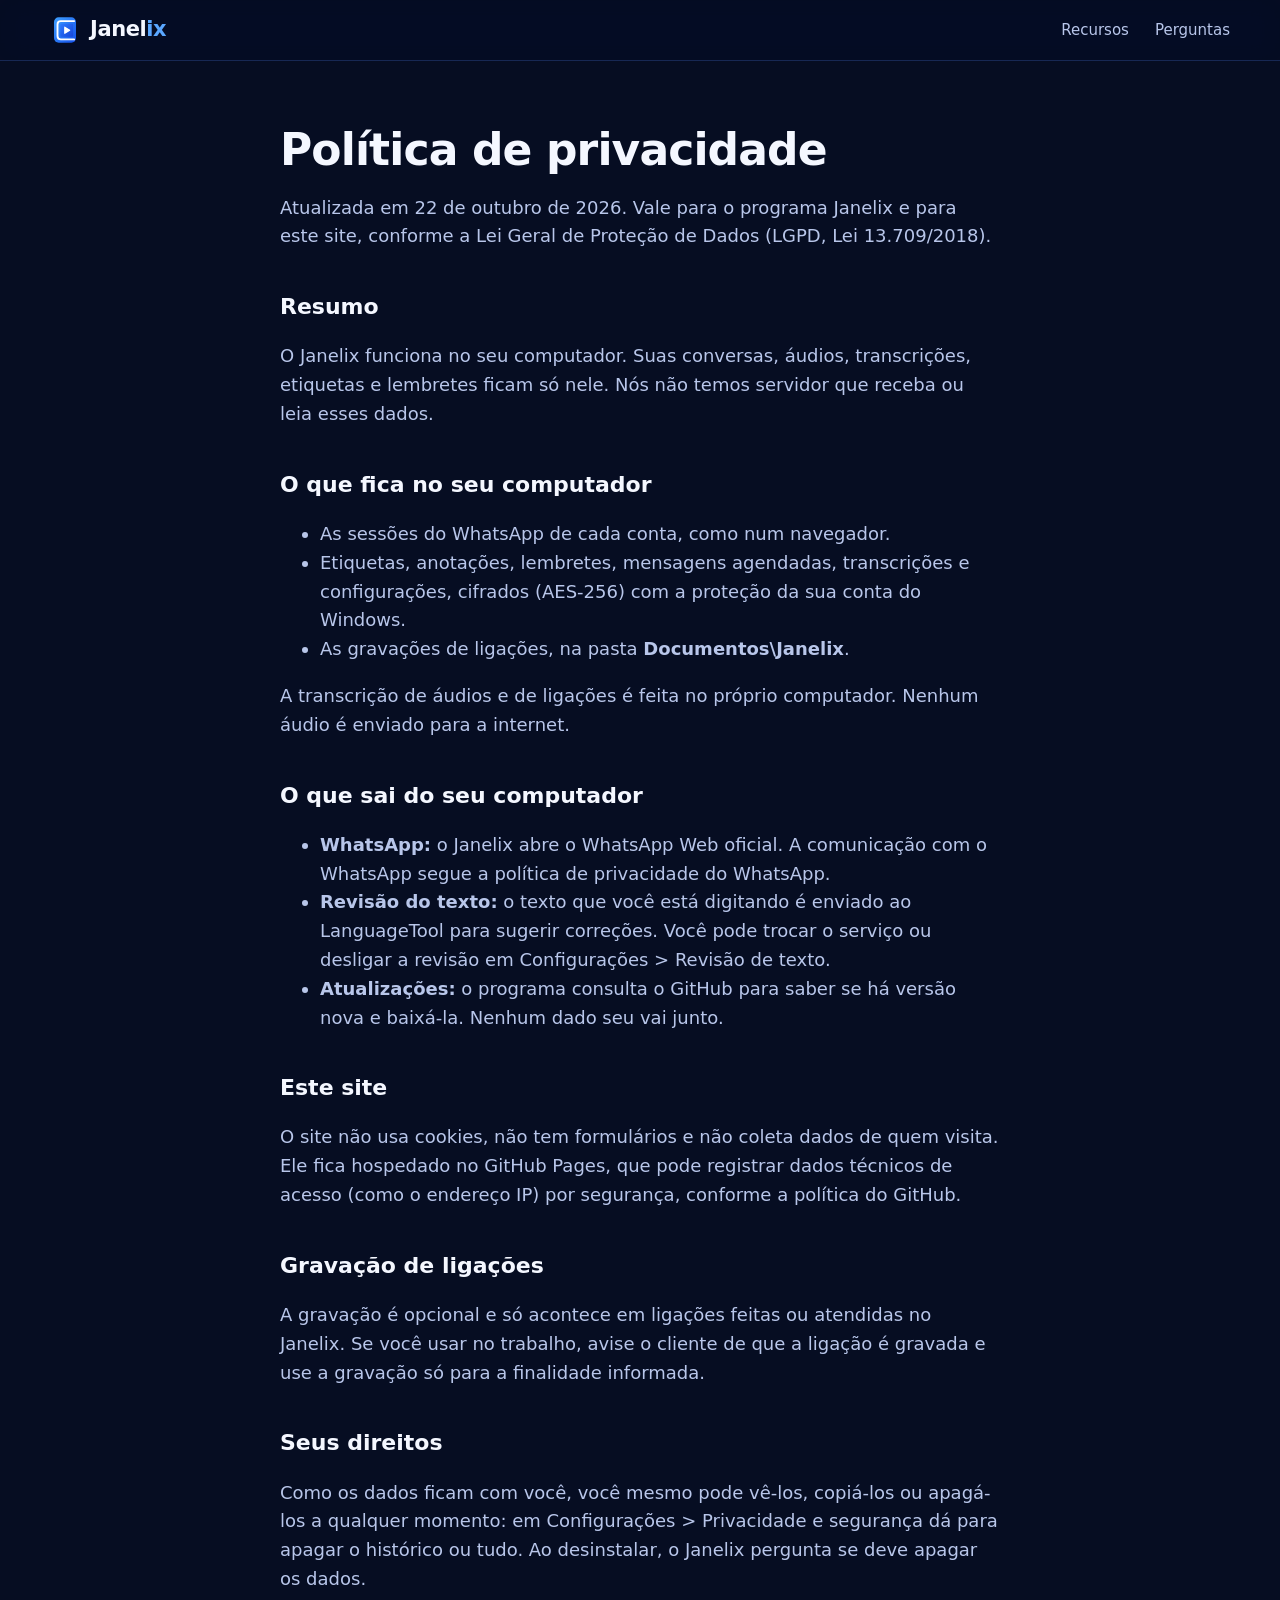
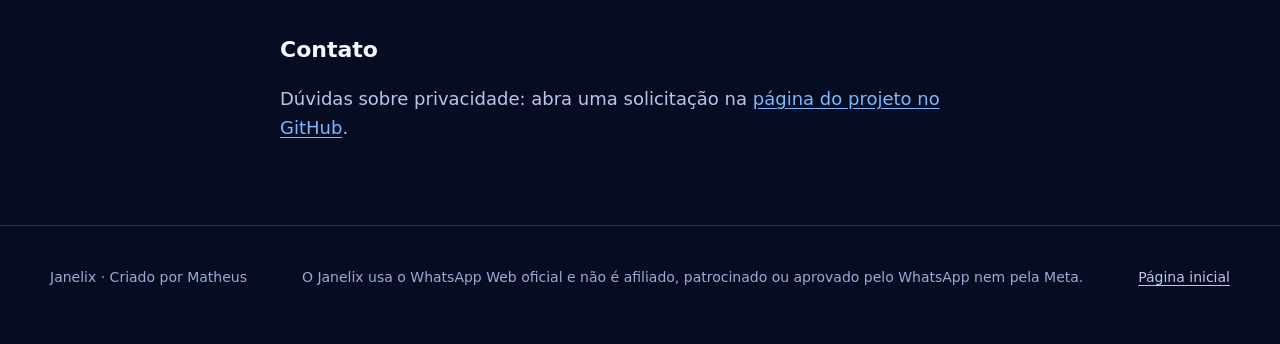
==== privacidade.html @ 243826c4 "Site do Janelix" ====
<!doctype html>
<html lang="pt-BR">
  <head>
    <meta charset="utf-8" />
    <meta name="viewport" content="width=device-width, initial-scale=1" />
    <title>Política de privacidade · Janelix</title>
    <meta name="description" content="Como o Janelix trata os seus dados: conversas, áudios e transcrições ficam só no seu computador." />
    <link rel="canonical" href="https://janelix-app.github.io/privacidade.html" />
    <meta name="theme-color" content="#0a1430" />
    <link rel="icon" type="image/png" href="assets/favicon.png" />
    <link rel="stylesheet" href="estilo.css" />
  </head>
  <body>
    <header class="top">
      <div class="wrap">
        <a class="marca" href="./" aria-label="Janelix, página inicial"><img src="assets/logo.svg" alt="" width="34" height="34" /><span class="nome">Janel<b>ix</b></span></a>
        <nav aria-label="Seções">
          <a href="./#recursos">Recursos</a>
          <a href="./#perguntas">Perguntas</a>
        </nav>
      </div>
    </header>

    <main class="wrap">
      <article class="texto">
        <h1>Política de privacidade</h1>
        <p>Atualizada em 22 de outubro de 2026. Vale para o programa Janelix e para este site, conforme a Lei Geral de Proteção de Dados (LGPD, Lei 13.709/2018).</p>

        <h2>Resumo</h2>
        <p>O Janelix funciona no seu computador. Suas conversas, áudios, transcrições, etiquetas e lembretes ficam só nele. Nós não temos servidor que receba ou leia esses dados.</p>

        <h2>O que fica no seu computador</h2>
        <ul>
          <li>As sessões do WhatsApp de cada conta, como num navegador.</li>
          <li>Etiquetas, anotações, lembretes, mensagens agendadas, transcrições e configurações, cifrados (AES-256) com a proteção da sua conta do Windows.</li>
          <li>As gravações de ligações, na pasta <strong>Documentos\Janelix</strong>.</li>
        </ul>
        <p>A transcrição de áudios e de ligações é feita no próprio computador. Nenhum áudio é enviado para a internet.</p>

        <h2>O que sai do seu computador</h2>
        <ul>
          <li><strong>WhatsApp:</strong> o Janelix abre o WhatsApp Web oficial. A comunicação com o WhatsApp segue a política de privacidade do WhatsApp.</li>
          <li><strong>Revisão do texto:</strong> o texto que você está digitando é enviado ao LanguageTool para sugerir correções. Você pode trocar o serviço ou desligar a revisão em Configurações &gt; Revisão de texto.</li>
          <li><strong>Atualizações:</strong> o programa consulta o GitHub para saber se há versão nova e baixá-la. Nenhum dado seu vai junto.</li>
        </ul>

        <h2>Este site</h2>
        <p>O site não usa cookies, não tem formulários e não coleta dados de quem visita. Ele fica hospedado no GitHub Pages, que pode registrar dados técnicos de acesso (como o endereço IP) por segurança, conforme a política do GitHub.</p>

        <h2>Gravação de ligações</h2>
        <p>A gravação é opcional e só acontece em ligações feitas ou atendidas no Janelix. Se você usar no trabalho, avise o cliente de que a ligação é gravada e use a gravação só para a finalidade informada.</p>

        <h2>Seus direitos</h2>
        <p>Como os dados ficam com você, você mesmo pode vê-los, copiá-los ou apagá-los a qualquer momento: em Configurações &gt; Privacidade e segurança dá para apagar o histórico ou tudo. Ao desinstalar, o Janelix pergunta se deve apagar os dados.</p>

        <h2>Contato</h2>
        <p>Dúvidas sobre privacidade: abra uma solicitação na <a href="https://github.com/janelix-app/janelix-releases/issues">página do projeto no GitHub</a>.</p>
      </article>
    </main>

    <footer>
      <div class="wrap">
        <span>Janelix · Criado por Matheus</span>
        <span>O Janelix usa o WhatsApp Web oficial e não é afiliado, patrocinado ou aprovado pelo WhatsApp nem pela Meta.</span>
        <a href="./">Página inicial</a>
      </div>
    </footer>
  </body>
</html>
---- estilo.css ----
/* Site do Janelix: o azul da logo com branco, em capítulos grandes.
 * Movimento: o print principal abre como uma janela e se endireita ao rolar; cada capítulo
 * aparece ao entrar na tela; botões ganham um brilho ao passar o mouse. */
@font-face {
  font-family: 'Nunito';
  src: url('assets/Nunito.ttf') format('truetype');
  font-weight: 200 1000;
  font-display: swap;
}

:root {
  --bg: #060d22;
  --bg-2: #0a1430;
  --card: #0f1d40;
  --line: #20356a;
  --text: #f4f7ff;
  --text-2: #b8c6ea;
  --text-3: #9aabd5;
  --destaque: #7cb8ff;
  --azul: #1a5ff0;
  --ease: cubic-bezier(0.16, 1, 0.3, 1);
  --font: 'Nunito', 'Segoe UI', system-ui, -apple-system, sans-serif;
}

* {
  box-sizing: border-box;
}

html {
  scroll-behavior: smooth;
}

body {
  margin: 0;
  background: var(--bg);
  color: var(--text);
  font: 18px/1.6 var(--font);
  -webkit-font-smoothing: antialiased;
  scrollbar-color: #2c4580 var(--bg);
  overflow-x: clip;
}

::selection {
  background: #2f6fe0;
  color: #fff;
}

a {
  color: var(--destaque);
  text-underline-offset: 3px;
}

:focus-visible {
  outline: 3px solid #9cc8ff;
  outline-offset: 3px;
  border-radius: 8px;
}

img {
  max-width: 100%;
  height: auto;
  display: block;
}

figure {
  margin: 0;
}

.wrap {
  width: min(1180px, 100% - 40px);
  margin-inline: auto;
}

.destaque {
  color: var(--destaque);
}

/* ------------------------------------------------------------ topo */
.top {
  position: sticky;
  top: 0;
  z-index: 20;
  background: rgba(6, 13, 34, 0.78);
  backdrop-filter: saturate(160%) blur(14px);
  border-bottom: 1px solid rgba(32, 53, 106, 0.7);
}

.top .wrap {
  display: flex;
  align-items: center;
  gap: 28px;
  height: 60px;
}

.marca {
  display: flex;
  align-items: center;
  gap: 10px;
  color: var(--text);
  text-decoration: none;
  font-weight: 900;
  font-size: 21px;
  letter-spacing: -0.02em;
}

.marca img {
  width: 30px;
  height: 30px;
  transition: transform 0.4s var(--ease);
}

.marca:hover img {
  transform: rotate(-8deg) scale(1.08);
}

.marca .nome {
  white-space: nowrap;
}

.marca b {
  color: #5aa7ff;
  font-weight: 900;
}

.top nav {
  margin-left: auto;
  display: flex;
  gap: 26px;
  font-size: 15px;
}

/* sublinhado que cresce do centro */
.top nav a {
  position: relative;
  color: var(--text-2);
  text-decoration: none;
  padding: 4px 0;
  transition: color 0.2s;
}

.top nav a::after {
  content: '';
  position: absolute;
  left: 0;
  right: 0;
  bottom: -2px;
  height: 2px;
  border-radius: 2px;
  background: var(--destaque);
  transform: scaleX(0);
  transition: transform 0.35s var(--ease);
}

.top nav a:hover {
  color: var(--text);
}

.top nav a:hover::after {
  transform: scaleX(1);
}

/* ------------------------------------------------------------ botões */
.btn {
  position: relative;
  overflow: hidden;
  isolation: isolate;
  display: inline-flex;
  align-items: center;
  justify-content: center;
  gap: 10px;
  min-height: 52px;
  padding: 12px 30px;
  border-radius: 999px;
  font-weight: 800;
  font-size: 18px;
  text-decoration: none;
  border: 1px solid transparent;
  transition:
    transform 0.35s var(--ease),
    box-shadow 0.35s var(--ease),
    background-color 0.2s;
}

/* brilho que atravessa o botão */
.btn::after {
  content: '';
  position: absolute;
  inset: 0;
  z-index: -1;
  background: linear-gradient(110deg, transparent 25%, rgba(255, 255, 255, 0.32) 50%, transparent 75%);
  transform: translateX(-120%);
  transition: transform 0.75s var(--ease);
}

.btn:hover {
  transform: translateY(-2px);
}

.btn:hover::after {
  transform: translateX(120%);
}

.btn:active {
  transform: translateY(0) scale(0.97);
  transition-duration: 0.1s;
}

.btn svg {
  width: 20px;
  height: 20px;
  transition: transform 0.35s var(--ease);
}

.btn:hover svg {
  transform: translateY(2px);
}

.btn-principal {
  background-color: var(--azul);
  background-image: linear-gradient(135deg, #1a5ff0, #1240c8);
  color: #fff;
  box-shadow: 0 10px 24px rgba(0, 0, 0, 0.35);
}

.btn-principal:hover {
  box-shadow: 0 16px 34px rgba(0, 0, 0, 0.45);
}

.btn-sec {
  border-color: var(--line);
  color: var(--text);
}

.btn-sec:hover {
  background-color: var(--card);
}

.btn-mini {
  min-height: 34px;
  padding: 6px 16px;
  font-size: 14px;
  background-color: var(--azul);
  color: #fff;
}

/* ------------------------------------------------------------ abertura */
.hero {
  padding: 96px 0 0;
  text-align: center;
  background: radial-gradient(ellipse 70% 55% at 50% 0%, rgba(62, 150, 255, 0.2), transparent 70%);
}

.hero .logo {
  width: 84px;
  height: 84px;
  margin: 0 auto 26px;
}

.hero h1 {
  margin: 0 auto;
  max-width: 980px;
  font-size: clamp(40px, 7vw, 84px);
  font-weight: 900;
  line-height: 1.04;
  letter-spacing: -0.035em;
  text-wrap: balance;
}

.hero p.lead {
  margin: 26px auto 36px;
  max-width: 640px;
  color: var(--text-2);
  font-size: clamp(18px, 2vw, 22px);
  line-height: 1.5;
  text-wrap: pretty;
}

.acoes {
  display: flex;
  gap: 14px;
  justify-content: center;
  flex-wrap: wrap;
}

.versao {
  margin: 16px 0 0;
  color: var(--text-3);
  font-size: 14px;
}

.palco {
  width: min(1180px, 100% - 40px);
  margin: 72px auto 0;
  perspective: 1600px;
}

.janela-app {
  --p: 1;
  width: 100%;
  border-radius: 18px;
  border: 1px solid var(--line);
  box-shadow: 0 50px 90px rgba(0, 0, 0, 0.55);
  transform-origin: 50% 0%;
  transform: rotateX(calc((1 - var(--p)) * 24deg)) scale(calc(0.88 + var(--p) * 0.12));
}

/* a janela se abre do centro para os lados ao carregar */
@keyframes abre-janela {
  from {
    clip-path: inset(0 50% 0 50% round 18px);
    opacity: 0.2;
  }
  to {
    clip-path: inset(0 0 0 0 round 18px);
    opacity: 1;
  }
}

/* e se endireita conforme a página rola */
@keyframes endireita {
  from {
    transform: rotateX(24deg) scale(0.88);
  }
  to {
    transform: rotateX(0deg) scale(1);
  }
}

.js .janela-app {
  animation: abre-janela 1.2s var(--ease) 0.25s both;
}

@supports (animation-timeline: view()) {
  .js .janela-app {
    animation:
      abre-janela 1.2s var(--ease) 0.25s both,
      endireita linear both;
    animation-timeline: auto, view();
    animation-range: normal, entry 0% cover 40%;
  }
}

/* ------------------------------------------------------------ capítulos */
.capitulo {
  padding: clamp(96px, 14vw, 170px) 0;
}

.escuro {
  background: var(--bg-2);
}

.capitulo h2,
.final h2,
.perguntas h2 {
  margin: 0 0 18px;
  font-size: clamp(34px, 5vw, 60px);
  font-weight: 900;
  line-height: 1.08;
  letter-spacing: -0.03em;
  text-wrap: balance;
}

.texto-cap p {
  margin: 0;
  max-width: 560px;
  color: var(--text-2);
  font-size: clamp(18px, 1.8vw, 21px);
  line-height: 1.55;
}

.centro {
  text-align: center;
}

.centro .texto-cap p {
  margin-inline: auto;
}

.centro .texto-cap {
  margin-bottom: 56px;
}

.duas {
  display: grid;
  grid-template-columns: 1fr 1.15fr;
  gap: clamp(40px, 6vw, 96px);
  align-items: center;
}

.duas.invertido .texto-cap {
  order: 2;
}

/* prints: moldura de janela, leve zoom ao passar o mouse */
.print {
  overflow: hidden;
  border-radius: 18px;
  border: 1px solid var(--line);
  background: #0b1634;
  box-shadow: 0 30px 60px rgba(0, 0, 0, 0.45);
  transition:
    transform 0.6s var(--ease),
    box-shadow 0.6s var(--ease);
}

.print img {
  width: 100%;
  transition: transform 0.9s var(--ease);
}

.print:hover {
  transform: translateY(-6px);
  box-shadow: 0 44px 80px rgba(0, 0, 0, 0.55);
}

.print:hover img {
  transform: scale(1.035);
}

.print.grande {
  max-width: 760px;
  margin-inline: auto;
}

.chip-print {
  margin-top: 34px;
  max-width: min(460px, 100%);
  border-radius: 14px;
  border: 1px solid var(--line);
  box-shadow: 0 16px 34px rgba(0, 0, 0, 0.4);
}

/* ao entrar na tela: o texto sobe, o print se abre como janela */
.js .revela {
  opacity: 0;
  transform: translateY(48px);
  transition:
    opacity 0.9s var(--ease),
    transform 0.9s var(--ease),
    clip-path 1.1s var(--ease);
}

.js .print.revela {
  clip-path: inset(8% 8% 8% 8% round 18px);
}

.js .revela.on {
  opacity: 1;
  transform: none;
  clip-path: inset(0 0 0 0 round 18px);
}

/* o print sobe um pouco depois do texto */
.js .duas .print.revela,
.js .centro .print.revela {
  transition-delay: 0.12s;
}

.js .print.revela.on:hover {
  transform: translateY(-6px);
}

/* ------------------------------------------------------------ temas em leque */
.leque {
  position: relative;
  width: min(820px, 100%);
  aspect-ratio: 16 / 10;
  margin: 0 auto;
  outline-offset: 12px;
  cursor: pointer;
}

.leque img {
  position: absolute;
  inset: 0;
  width: 100%;
  border-radius: 16px;
  border: 1px solid var(--line);
  box-shadow: 0 30px 60px rgba(0, 0, 0, 0.5);
  transition: transform 0.8s var(--ease);
}

.leque img:nth-child(1) {
  transform: translate(-10%, 5%) rotate(-5deg) scale(0.86);
}

.leque img:nth-child(2) {
  transform: translate(10%, 5%) rotate(5deg) scale(0.86);
}

.leque:hover img:nth-child(1),
.leque:focus img:nth-child(1) {
  transform: translate(-34%, 6%) rotate(-7deg) scale(0.74);
}

.leque:hover img:nth-child(2),
.leque:focus img:nth-child(2) {
  transform: translate(34%, 6%) rotate(7deg) scale(0.74);
}

.leque:hover img:nth-child(3),
.leque:focus img:nth-child(3) {
  transform: translateY(-4%) scale(0.8);
}

/* ------------------------------------------------------------ final */
.final {
  padding: clamp(110px, 14vw, 170px) 0;
  text-align: center;
  background: radial-gradient(ellipse 60% 60% at 50% 100%, rgba(62, 150, 255, 0.18), transparent 70%), var(--bg);
}

.final .logo {
  width: 72px;
  height: 72px;
  margin: 0 auto 24px;
}

.final > .wrap > p {
  margin: 0 auto 34px;
  max-width: 560px;
  color: var(--text-2);
  font-size: 20px;
}

.novidades {
  max-width: 620px;
  margin: 72px auto 0;
  text-align: left;
  border-top: 1px solid var(--line);
  padding-top: 28px;
}

.novidades h3 {
  margin: 0 0 10px;
  font-size: 20px;
}

.novidades ul {
  margin: 0;
  padding-left: 22px;
  color: var(--text-2);
  font-size: 16px;
}

.novidades li {
  margin: 6px 0;
}

/* ------------------------------------------------------------ perguntas */
.perguntas {
  padding: 110px 0 120px;
  background: var(--bg-2);
}

.perguntas h2 {
  text-align: center;
  margin-bottom: 40px;
}

details {
  max-width: 780px;
  margin: 0 auto;
  border-bottom: 1px solid var(--line);
}

summary {
  display: flex;
  align-items: center;
  justify-content: space-between;
  gap: 16px;
  padding: 22px 4px;
  cursor: pointer;
  list-style: none;
  font-size: 19px;
  font-weight: 800;
  transition: color 0.2s;
}

summary::-webkit-details-marker {
  display: none;
}

/* sinal de + que gira para virar × */
summary::after {
  content: '+';
  flex: none;
  font-size: 28px;
  font-weight: 400;
  line-height: 1;
  color: var(--destaque);
  transition: transform 0.35s var(--ease);
}

details[open] summary::after {
  transform: rotate(45deg);
}

summary:hover {
  color: var(--destaque);
}

details p {
  margin: 0 4px 24px;
  color: var(--text-2);
}

/* ------------------------------------------------------------ rodapé */
footer {
  padding: 40px 0 56px;
  border-top: 1px solid var(--line);
  color: var(--text-3);
  font-size: 14px;
}

footer .wrap {
  display: flex;
  flex-wrap: wrap;
  gap: 12px 28px;
  justify-content: space-between;
}

footer a {
  color: var(--text-2);
}

/* ------------------------------------------------------------ páginas de texto (privacidade) */
.texto {
  max-width: 720px;
  margin: 0 auto;
  padding: 64px 0;
}

.texto h1 {
  font-size: clamp(32px, 5vw, 44px);
  letter-spacing: -0.02em;
  line-height: 1.15;
  margin: 0 0 12px;
}

.texto h2 {
  font-size: 22px;
  margin: 38px 0 6px;
}

.texto p,
.texto li {
  color: var(--text-2);
}

/* ------------------------------------------------------------ telas menores */
@media (max-width: 860px) {
  .duas {
    grid-template-columns: 1fr;
  }

  .duas.invertido .texto-cap {
    order: 0;
  }
}

@media (max-width: 640px) {
  .top nav {
    display: none;
  }

  .top .btn-mini {
    margin-left: auto;
  }

  .hero {
    padding-top: 56px;
  }

  .acoes .btn {
    width: 100%;
  }

  .palco {
    margin-top: 48px;
  }

  .leque:hover img:nth-child(1),
  .leque:focus img:nth-child(1) {
    transform: translate(-22%, 4%) rotate(-5deg) scale(0.7);
  }

  .leque:hover img:nth-child(2),
  .leque:focus img:nth-child(2) {
    transform: translate(22%, 4%) rotate(5deg) scale(0.7);
  }
}

/* ------------------------------------------------------------ menos movimento */
@media (prefers-reduced-motion: reduce) {
  html {
    scroll-behavior: auto;
  }

  .js .janela-app {
    animation: none;
    transform: none;
  }

  .js .revela {
    transform: none;
    clip-path: none;
    transition: opacity 0.4s;
  }

  .btn,
  .btn::after,
  .print,
  .print img,
  .leque img {
    transition-duration: 0.01s;
  }

  .btn:hover,
  .print:hover,
  .print:hover img {
    transform: none;
  }
}
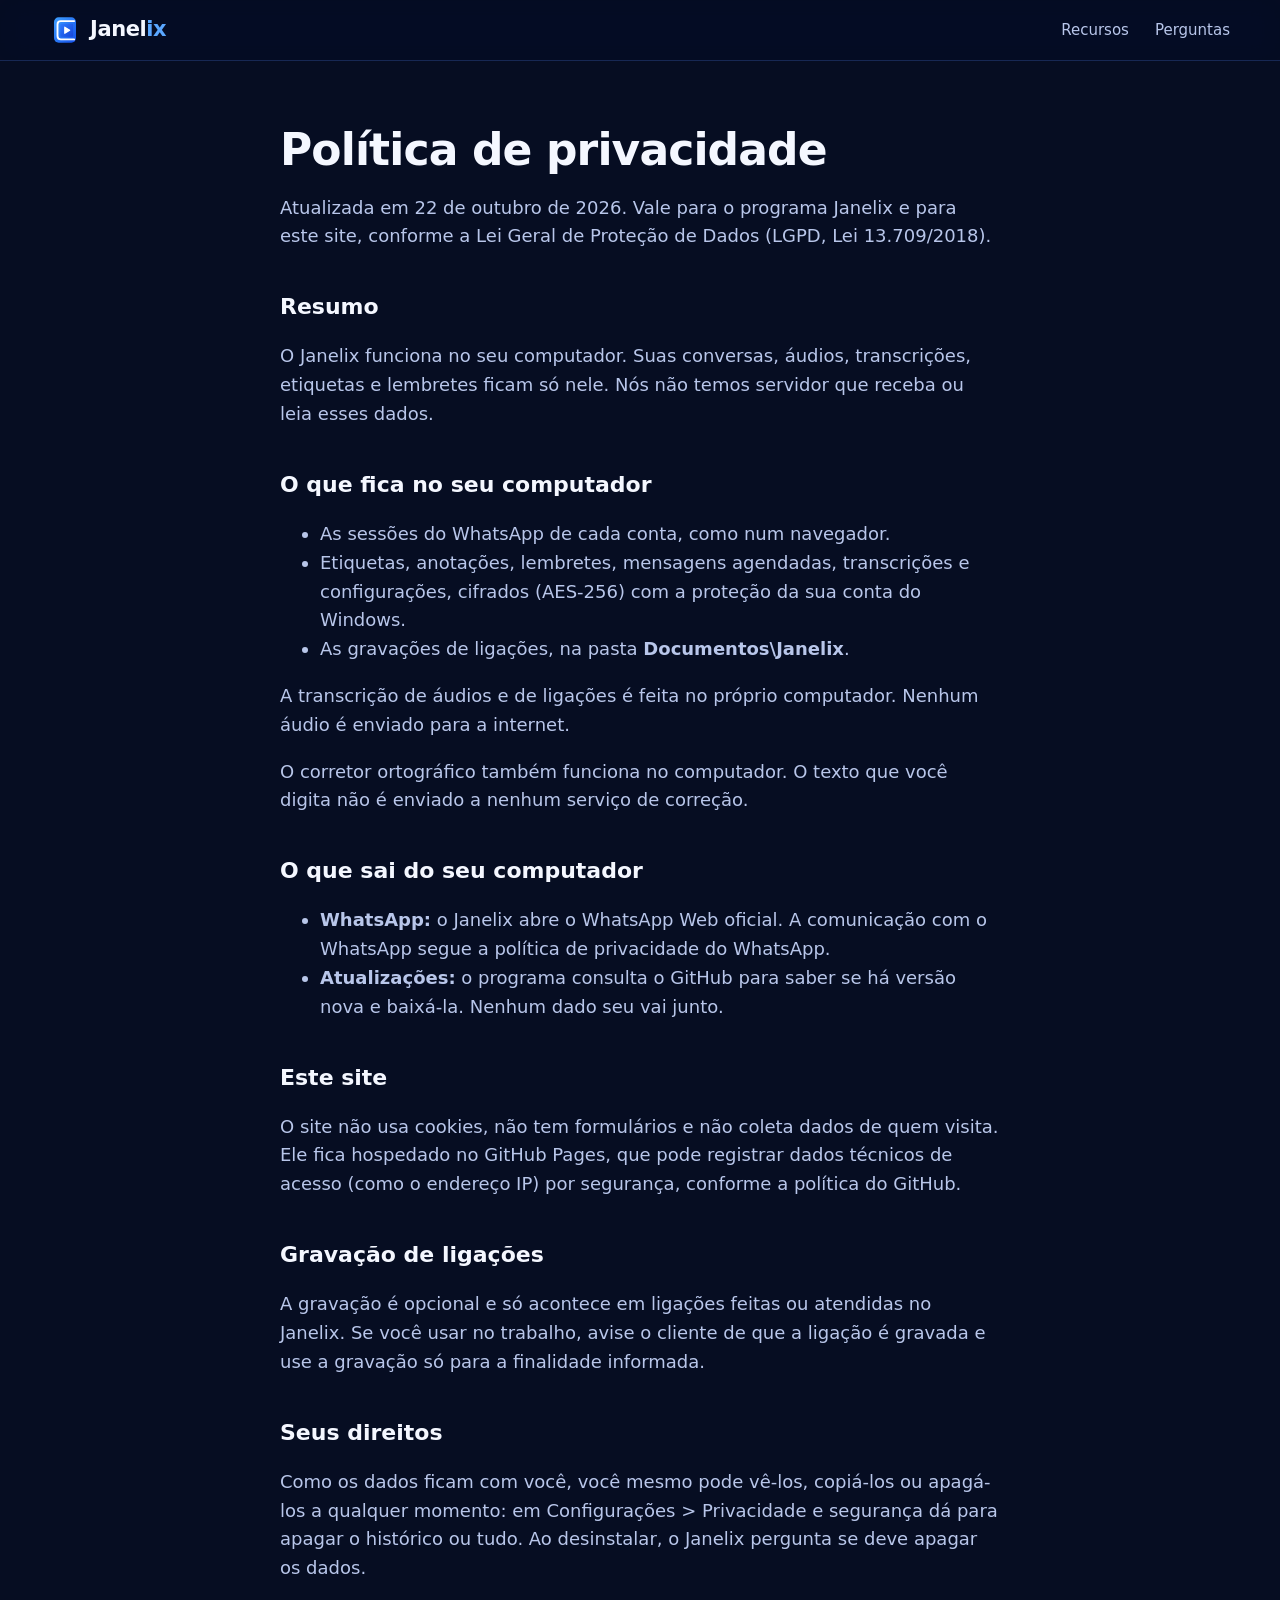
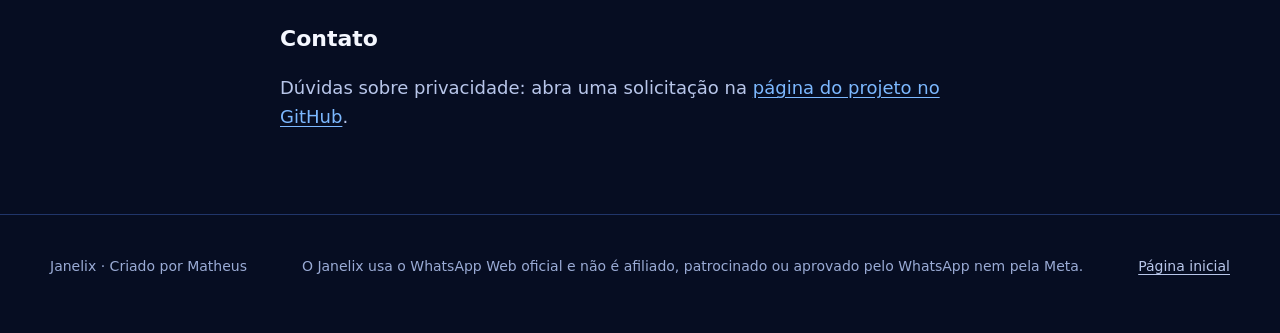
==== commit 5b72c8ae: "Versão 2.0.1" ====
--- a/privacidade.html
+++ b/privacidade.html
@@ -36,11 +36,11 @@
           <li>As gravações de ligações, na pasta <strong>Documentos\Janelix</strong>.</li>
         </ul>
         <p>A transcrição de áudios e de ligações é feita no próprio computador. Nenhum áudio é enviado para a internet.</p>
+        <p>O corretor ortográfico também funciona no computador. O texto que você digita não é enviado a nenhum serviço de correção.</p>
 
         <h2>O que sai do seu computador</h2>
         <ul>
           <li><strong>WhatsApp:</strong> o Janelix abre o WhatsApp Web oficial. A comunicação com o WhatsApp segue a política de privacidade do WhatsApp.</li>
-          <li><strong>Revisão do texto:</strong> o texto que você está digitando é enviado ao LanguageTool para sugerir correções. Você pode trocar o serviço ou desligar a revisão em Configurações &gt; Revisão de texto.</li>
           <li><strong>Atualizações:</strong> o programa consulta o GitHub para saber se há versão nova e baixá-la. Nenhum dado seu vai junto.</li>
         </ul>
 
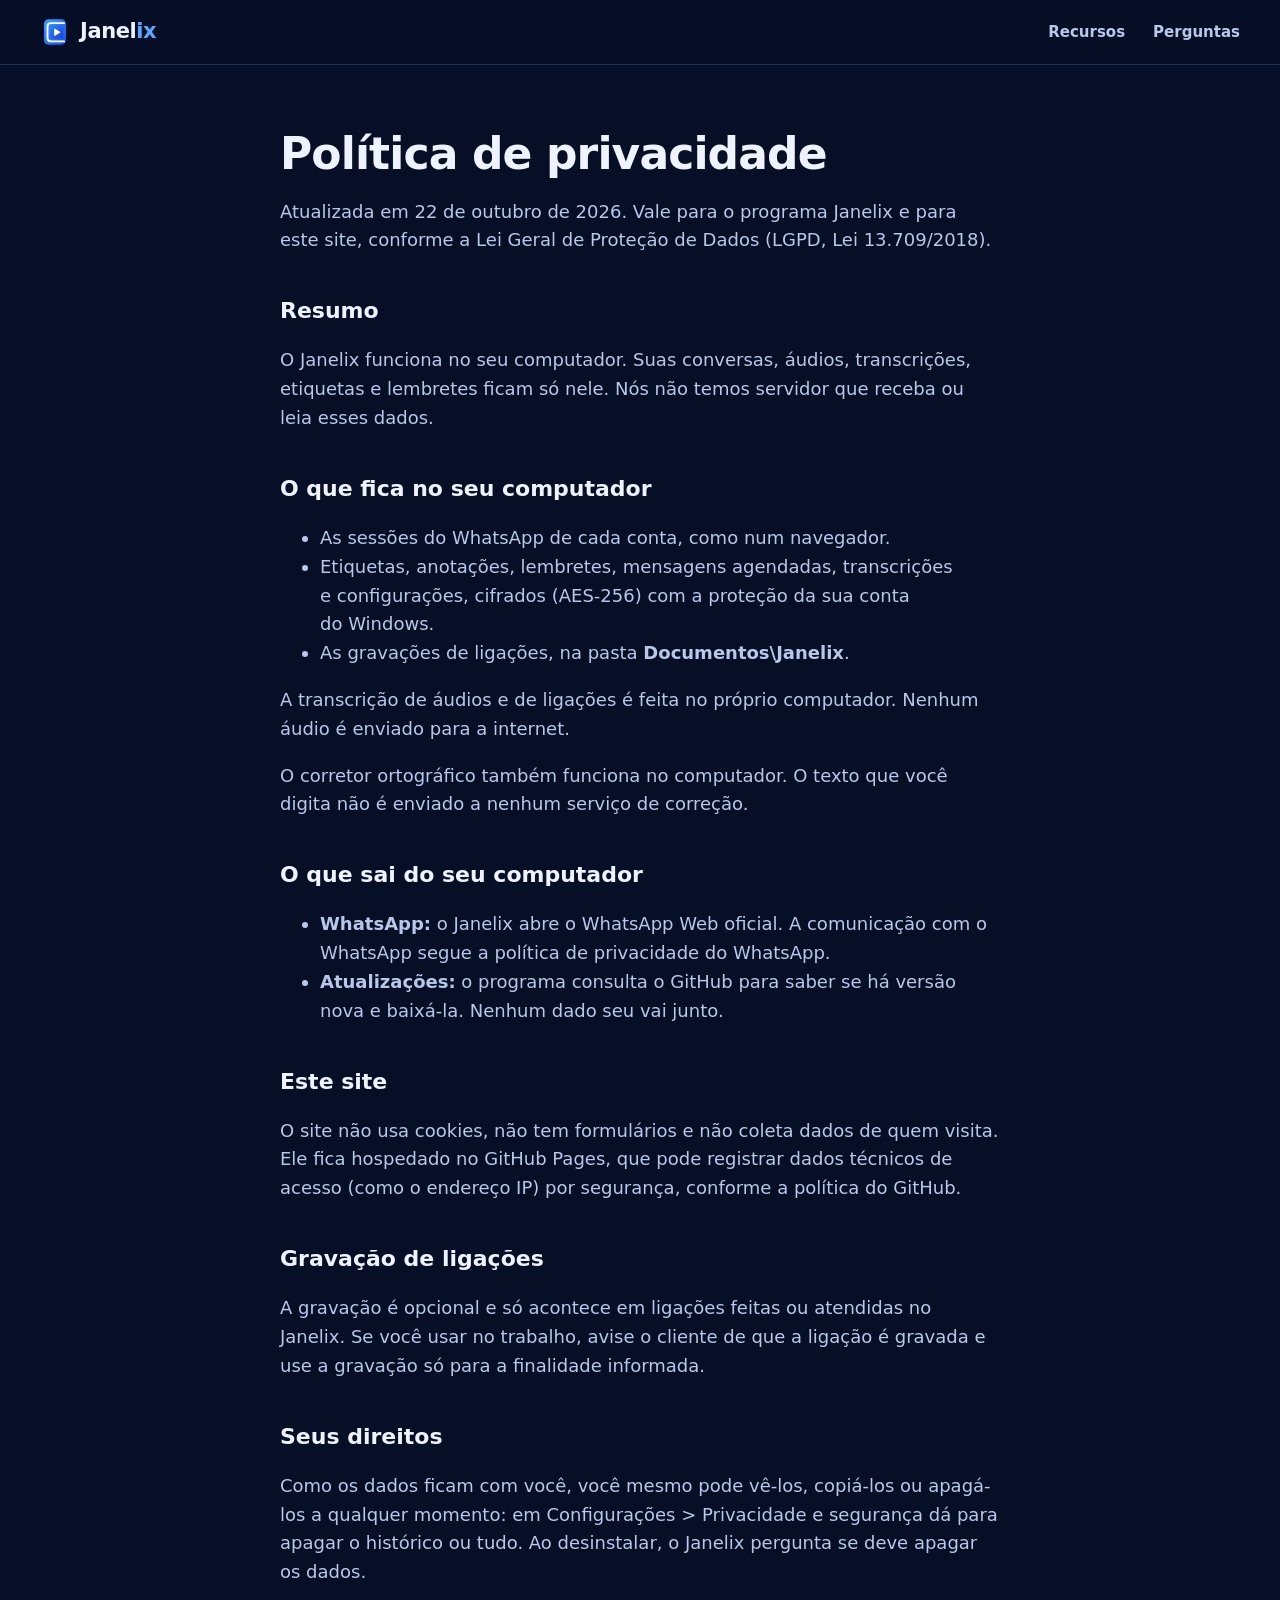
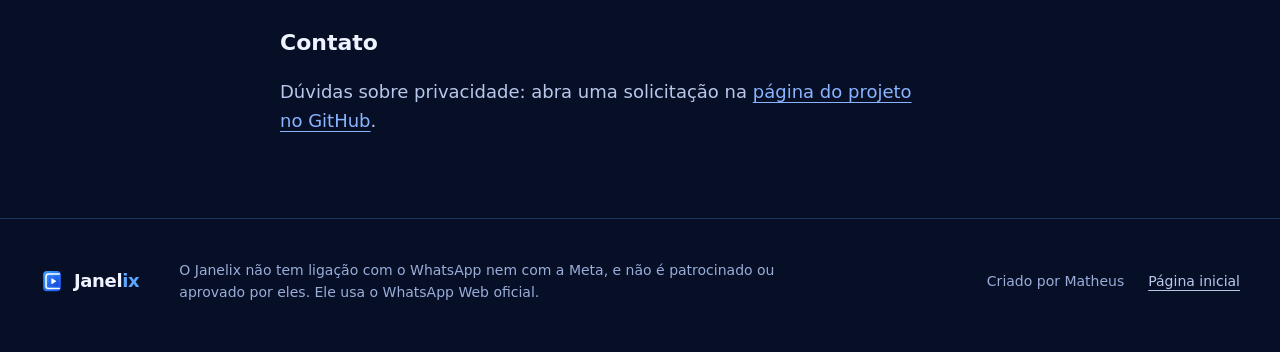
==== commit 555568ce: "Site novo do Janelix" ====
--- a/privacidade.html
+++ b/privacidade.html
@@ -60,9 +60,9 @@
 
     <footer>
       <div class="wrap">
-        <span>Janelix · Criado por Matheus</span>
-        <span>O Janelix usa o WhatsApp Web oficial e não é afiliado, patrocinado ou aprovado pelo WhatsApp nem pela Meta.</span>
-        <a href="./">Página inicial</a>
+        <a class="marca marca-rodape" href="./" aria-label="Janelix, página inicial"><img src="assets/logo.svg" alt="" width="24" height="24" /><span class="nome">Janel<b>ix</b></span></a>
+        <p class="rodape-aviso">O Janelix não tem ligação com o WhatsApp nem com a Meta, e não é patrocinado ou aprovado por eles. Ele usa o WhatsApp Web oficial.</p>
+        <p class="rodape-links"><span>Criado por Matheus</span><a href="./">Página inicial</a></p>
       </div>
     </footer>
   </body>
--- a/estilo.css
+++ b/estilo.css
@@ -1,6 +1,5 @@
-/* Site do Janelix: o azul da logo com branco, em capítulos grandes.
- * Movimento: o print principal abre como uma janela e se endireita ao rolar; cada capítulo
- * aparece ao entrar na tela; botões ganham um brilho ao passar o mouse. */
+/* Site do Janelix: o azul do app, em azul-noite. A janela é o motivo: o print abre como
+ * uma janela ao carregar (o único movimento autoral) e o carrossel mora numa janela. */
 @font-face {
   font-family: 'Nunito';
   src: url('assets/Nunito.ttf') format('truetype');
@@ -9,17 +8,22 @@
 }
 
 :root {
-  --bg: #060d22;
-  --bg-2: #0a1430;
-  --card: #0f1d40;
-  --line: #20356a;
-  --text: #f4f7ff;
-  --text-2: #b8c6ea;
-  --text-3: #9aabd5;
-  --destaque: #7cb8ff;
-  --azul: #1a5ff0;
+  --bg: #060f26;
+  --bg-2: #0a1734;
+  --surface: #0f1f47;
+  --stage: #0b1222;
+  --line: #1c3166;
+  --line-2: #2b4687;
+  --text: #eef3ff;
+  --text-2: #b9c7ea;
+  --text-3: #9aadd9;
+  --brand: #1f6bff;
+  --brand-hover: #1a5ae6;
+  --brand-ink: #8ab4ff;
   --ease: cubic-bezier(0.16, 1, 0.3, 1);
-  --font: 'Nunito', 'Segoe UI', system-ui, -apple-system, sans-serif;
+  --font: 'Nunito', 'Segoe UI', system-ui, sans-serif;
+  --gutter: 40px;
+  color-scheme: dark;
 }
 
 * {
@@ -28,6 +32,7 @@
 
 html {
   scroll-behavior: smooth;
+  scroll-padding-top: 76px;
 }
 
 body {
@@ -36,24 +41,30 @@
   color: var(--text);
   font: 18px/1.6 var(--font);
   -webkit-font-smoothing: antialiased;
-  scrollbar-color: #2c4580 var(--bg);
+  scrollbar-color: var(--line-2) var(--bg);
+  caret-color: var(--brand-ink);
   overflow-x: clip;
 }
 
 ::selection {
-  background: #2f6fe0;
+  background: var(--brand);
   color: #fff;
 }
 
 a {
-  color: var(--destaque);
-  text-underline-offset: 3px;
+  color: var(--brand-ink);
+  text-decoration-thickness: 1px;
+  text-underline-offset: 4px;
+}
+
+a:hover {
+  color: var(--text);
 }
 
 :focus-visible {
-  outline: 3px solid #9cc8ff;
+  outline: 3px solid var(--brand-ink);
   outline-offset: 3px;
-  border-radius: 8px;
+  border-radius: 6px;
 }
 
 img {
@@ -66,13 +77,87 @@
   margin: 0;
 }
 
+p,
+li,
+dd {
+  text-wrap: pretty;
+}
+
+svg {
+  fill: none;
+  stroke: currentColor;
+  stroke-width: 2;
+  stroke-linecap: round;
+  stroke-linejoin: round;
+}
+
+code {
+  font-family: Consolas, 'Cascadia Mono', monospace;
+  font-size: 0.88em;
+  padding: 1px 6px;
+  border-radius: 6px;
+  background: var(--surface);
+  color: var(--text);
+}
+
 .wrap {
-  width: min(1180px, 100% - 40px);
+  max-width: 1200px;
   margin-inline: auto;
 }
 
-.destaque {
-  color: var(--destaque);
+.sr {
+  position: absolute;
+  width: 1px;
+  height: 1px;
+  overflow: hidden;
+  clip-path: inset(50%);
+  white-space: nowrap;
+}
+
+.pular {
+  position: absolute;
+  left: 16px;
+  top: -60px;
+  z-index: 50;
+  padding: 10px 16px;
+  border-radius: 10px;
+  background: var(--brand);
+  color: #fff;
+  font-weight: 800;
+  text-decoration: none;
+}
+
+.pular:hover {
+  color: #fff;
+}
+
+.pular:focus {
+  top: 12px;
+}
+
+/* ------------------------------------------------------------ faixa de teste no topo */
+.aviso-teste {
+  display: flex;
+  align-items: center;
+  justify-content: center;
+  gap: 8px;
+  margin: 0;
+  padding: 8px 16px;
+  background: var(--brand);
+  color: #fff;
+  font-size: 14px;
+  line-height: 1.4;
+  text-align: center;
+}
+
+.aviso-teste svg {
+  flex: none;
+  width: 16px;
+  height: 16px;
+}
+
+.aviso-teste strong {
+  font-weight: 900;
 }
 
 /* ------------------------------------------------------------ topo */
@@ -80,16 +165,15 @@
   position: sticky;
   top: 0;
   z-index: 20;
-  background: rgba(6, 13, 34, 0.78);
-  backdrop-filter: saturate(160%) blur(14px);
-  border-bottom: 1px solid rgba(32, 53, 106, 0.7);
+  background: rgba(6, 15, 38, 0.94);
+  border-bottom: 1px solid var(--line);
 }
 
 .top .wrap {
   display: flex;
   align-items: center;
   gap: 28px;
-  height: 60px;
+  height: 64px;
 }
 
 .marca {
@@ -103,14 +187,13 @@
   letter-spacing: -0.02em;
 }
 
+.marca:hover {
+  color: var(--text);
+}
+
 .marca img {
   width: 30px;
   height: 30px;
-  transition: transform 0.4s var(--ease);
-}
-
-.marca:hover img {
-  transform: rotate(-8deg) scale(1.08);
 }
 
 .marca .nome {
@@ -125,442 +208,732 @@
 .top nav {
   margin-left: auto;
   display: flex;
-  gap: 26px;
+  gap: 28px;
   font-size: 15px;
-}
-
-/* sublinhado que cresce do centro */
+  font-weight: 700;
+}
+
 .top nav a {
-  position: relative;
   color: var(--text-2);
   text-decoration: none;
-  padding: 4px 0;
+  padding: 6px 0;
   transition: color 0.2s;
-}
-
-.top nav a::after {
-  content: '';
-  position: absolute;
-  left: 0;
-  right: 0;
-  bottom: -2px;
-  height: 2px;
-  border-radius: 2px;
-  background: var(--destaque);
-  transform: scaleX(0);
-  transition: transform 0.35s var(--ease);
 }
 
 .top nav a:hover {
   color: var(--text);
 }
 
-.top nav a:hover::after {
-  transform: scaleX(1);
-}
-
 /* ------------------------------------------------------------ botões */
 .btn {
-  position: relative;
-  overflow: hidden;
-  isolation: isolate;
   display: inline-flex;
   align-items: center;
   justify-content: center;
   gap: 10px;
-  min-height: 52px;
-  padding: 12px 30px;
-  border-radius: 999px;
-  font-weight: 800;
-  font-size: 18px;
+  min-height: 56px;
+  padding: 14px 30px;
+  border-radius: 12px;
+  font-weight: 900;
+  font-size: 19px;
+  letter-spacing: -0.01em;
   text-decoration: none;
   border: 1px solid transparent;
   transition:
-    transform 0.35s var(--ease),
-    box-shadow 0.35s var(--ease),
+    transform 0.3s var(--ease),
+    box-shadow 0.3s var(--ease),
     background-color 0.2s;
 }
 
-/* brilho que atravessa o botão */
-.btn::after {
-  content: '';
-  position: absolute;
-  inset: 0;
-  z-index: -1;
-  background: linear-gradient(110deg, transparent 25%, rgba(255, 255, 255, 0.32) 50%, transparent 75%);
-  transform: translateX(-120%);
-  transition: transform 0.75s var(--ease);
-}
-
-.btn:hover {
+.btn svg {
+  width: 22px;
+  height: 22px;
+  stroke-width: 2.4;
+  transition: transform 0.3s var(--ease);
+}
+
+.btn-principal {
+  background: var(--brand);
+  color: #fff;
+  box-shadow:
+    0 1px 0 rgba(255, 255, 255, 0.18) inset,
+    0 12px 28px -8px rgba(0, 0, 0, 0.6);
+}
+
+.btn-principal:hover {
+  background: var(--brand-hover);
+  color: #fff;
   transform: translateY(-2px);
-}
-
-.btn:hover::after {
-  transform: translateX(120%);
+  box-shadow:
+    0 1px 0 rgba(255, 255, 255, 0.22) inset,
+    0 18px 36px -10px rgba(0, 0, 0, 0.7);
+}
+
+.btn-principal:hover svg {
+  transform: translateY(2px);
 }
 
 .btn:active {
-  transform: translateY(0) scale(0.97);
-  transition-duration: 0.1s;
-}
-
-.btn svg {
-  width: 20px;
-  height: 20px;
-  transition: transform 0.35s var(--ease);
-}
-
-.btn:hover svg {
-  transform: translateY(2px);
-}
-
-.btn-principal {
-  background-color: var(--azul);
-  background-image: linear-gradient(135deg, #1a5ff0, #1240c8);
+  transform: translateY(0) scale(0.98);
+  transition-duration: 0.08s;
+}
+
+.btn-mini {
+  min-height: 38px;
+  padding: 6px 18px;
+  border-radius: 10px;
+  font-size: 15px;
+  background: var(--brand);
   color: #fff;
-  box-shadow: 0 10px 24px rgba(0, 0, 0, 0.35);
-}
-
-.btn-principal:hover {
-  box-shadow: 0 16px 34px rgba(0, 0, 0, 0.45);
-}
-
-.btn-sec {
-  border-color: var(--line);
-  color: var(--text);
-}
-
-.btn-sec:hover {
-  background-color: var(--card);
-}
-
-.btn-mini {
-  min-height: 34px;
-  padding: 6px 16px;
-  font-size: 14px;
-  background-color: var(--azul);
+}
+
+.btn-mini:hover {
+  background: var(--brand-hover);
   color: #fff;
 }
 
 /* ------------------------------------------------------------ abertura */
 .hero {
-  padding: 96px 0 0;
-  text-align: center;
-  background: radial-gradient(ellipse 70% 55% at 50% 0%, rgba(62, 150, 255, 0.2), transparent 70%);
-}
-
-.hero .logo {
-  width: 84px;
-  height: 84px;
-  margin: 0 auto 26px;
+  padding: clamp(56px, 9vw, 112px) 0 0;
+  background:
+    radial-gradient(ellipse 60% 70% at 85% 0%, rgba(31, 107, 255, 0.22), transparent 70%),
+    var(--bg);
+}
+
+.hero-grade {
+  display: grid;
+  grid-template-columns: minmax(0, 1.25fr) minmax(0, 1fr);
+  gap: 28px clamp(40px, 5vw, 72px);
+  align-items: end;
 }
 
 .hero h1 {
-  margin: 0 auto;
-  max-width: 980px;
-  font-size: clamp(40px, 7vw, 84px);
+  margin: 0;
+  max-width: 15ch;
+  font-size: clamp(38px, 5.2vw, 76px);
   font-weight: 900;
-  line-height: 1.04;
+  line-height: 1.02;
   letter-spacing: -0.035em;
   text-wrap: balance;
 }
 
-.hero p.lead {
-  margin: 26px auto 36px;
-  max-width: 640px;
-  color: var(--text-2);
-  font-size: clamp(18px, 2vw, 22px);
-  line-height: 1.5;
+.hero h1 .quebra {
+  color: var(--brand-ink);
+}
+
+.hero-lado {
+  display: grid;
+  gap: 28px;
+  padding-bottom: 10px;
+}
+
+.lead {
+  margin: 0;
+  max-width: 54ch;
+  color: var(--text-2);
+  font-size: clamp(18px, 1.7vw, 21px);
+  line-height: 1.55;
   text-wrap: pretty;
 }
 
-.acoes {
-  display: flex;
-  gap: 14px;
-  justify-content: center;
-  flex-wrap: wrap;
-}
-
-.versao {
-  margin: 16px 0 0;
+.baixar-bloco {
+  display: grid;
+  justify-items: start;
+  gap: 10px;
+}
+
+.versao,
+.versao-data {
+  margin: 0;
   color: var(--text-3);
   font-size: 14px;
+  font-variant-numeric: tabular-nums;
+}
+
+.versao-data span:not([hidden]) + span::before {
+  content: ' · ';
+}
+
+.versao {
+  margin-top: 4px;
+  color: var(--text-2);
+  font-weight: 700;
 }
 
 .palco {
-  width: min(1180px, 100% - 40px);
-  margin: 72px auto 0;
-  perspective: 1600px;
+  max-width: 1200px;
+  margin: clamp(48px, 6vw, 80px) auto 0;
 }
 
 .janela-app {
-  --p: 1;
   width: 100%;
-  border-radius: 18px;
-  border: 1px solid var(--line);
-  box-shadow: 0 50px 90px rgba(0, 0, 0, 0.55);
-  transform-origin: 50% 0%;
-  transform: rotateX(calc((1 - var(--p)) * 24deg)) scale(calc(0.88 + var(--p) * 0.12));
+  border-radius: 14px 14px 0 0;
+  border: 1px solid var(--line-2);
+  border-bottom: 0;
+  box-shadow: 0 -12px 50px -18px rgba(0, 0, 0, 0.7);
 }
 
 /* a janela se abre do centro para os lados ao carregar */
 @keyframes abre-janela {
   from {
-    clip-path: inset(0 50% 0 50% round 18px);
-    opacity: 0.2;
+    clip-path: inset(0 50% 0 50% round 14px 14px 0 0);
+    opacity: 0.3;
   }
   to {
-    clip-path: inset(0 0 0 0 round 18px);
+    clip-path: inset(0 0 0 0 round 14px 14px 0 0);
     opacity: 1;
   }
 }
 
-/* e se endireita conforme a página rola */
-@keyframes endireita {
-  from {
-    transform: rotateX(24deg) scale(0.88);
-  }
-  to {
-    transform: rotateX(0deg) scale(1);
-  }
-}
-
 .js .janela-app {
-  animation: abre-janela 1.2s var(--ease) 0.25s both;
-}
-
-@supports (animation-timeline: view()) {
-  .js .janela-app {
-    animation:
-      abre-janela 1.2s var(--ease) 0.25s both,
-      endireita linear both;
-    animation-timeline: auto, view();
-    animation-range: normal, entry 0% cover 40%;
-  }
-}
-
-/* ------------------------------------------------------------ capítulos */
-.capitulo {
-  padding: clamp(96px, 14vw, 170px) 0;
-}
-
-.escuro {
-  background: var(--bg-2);
-}
-
-.capitulo h2,
+  animation: abre-janela 1.3s var(--ease) 0.15s both;
+}
+
+/* ------------------------------------------------------------ cabeças de seção */
+.cabeca {
+  max-width: 720px;
+  margin-bottom: clamp(36px, 4vw, 56px);
+}
+
+.cabeca h2,
+.faixa h2,
 .final h2,
 .perguntas h2 {
-  margin: 0 0 18px;
-  font-size: clamp(34px, 5vw, 60px);
+  margin: 0 0 14px;
+  font-size: clamp(32px, 4.4vw, 56px);
   font-weight: 900;
-  line-height: 1.08;
+  line-height: 1.06;
   letter-spacing: -0.03em;
   text-wrap: balance;
 }
 
-.texto-cap p {
-  margin: 0;
-  max-width: 560px;
-  color: var(--text-2);
-  font-size: clamp(18px, 1.8vw, 21px);
+.cabeca p {
+  margin: 0;
+  max-width: 60ch;
+  color: var(--text-2);
+  font-size: clamp(17px, 1.5vw, 19px);
+  text-wrap: pretty;
+}
+
+/* ------------------------------------------------------------ carrossel */
+.por-dentro {
+  padding: 120px 40px;
+  background: var(--bg-2);
+  border-top: 1px solid var(--line);
+}
+
+.janela {
+  overflow: hidden;
+  border-radius: 14px;
+  border: 1px solid var(--line-2);
+  background: var(--stage);
+  box-shadow: 0 30px 70px -24px rgba(0, 0, 0, 0.75);
+}
+
+.janela-barra {
+  display: flex;
+  align-items: center;
+  gap: 10px;
+  min-height: 40px;
+  padding: 8px 4px 8px 14px;
+  background: var(--bg);
+  border-bottom: 1px solid var(--line);
+  font-size: 13px;
+  font-weight: 700;
+  color: var(--text-2);
+}
+
+.janela-titulo {
+  overflow: hidden;
+  white-space: nowrap;
+  text-overflow: ellipsis;
+}
+
+.janela-ctrl {
+  display: flex;
+  margin-left: auto;
+}
+
+.janela-ctrl svg {
+  width: 44px;
+  height: 16px;
+  padding: 0 14px;
+  stroke-width: 1.2;
+  color: var(--text-3);
+}
+
+.trilho {
+  display: flex;
+  overflow-x: auto;
+  scroll-snap-type: x mandatory;
+  overscroll-behavior-x: contain;
+  scrollbar-width: none;
+  outline-offset: -4px;
+}
+
+.trilho::-webkit-scrollbar {
+  display: none;
+}
+
+.js .trilho {
+  cursor: grab;
+}
+
+.trilho.arrastando {
+  cursor: grabbing;
+  scroll-snap-type: none;
+  user-select: none;
+}
+
+.slide {
+  flex: 0 0 100%;
+  scroll-snap-align: start;
+  scroll-snap-stop: always;
+  display: grid;
+  grid-template-rows: 1fr auto;
+}
+
+.tela {
+  --pad: clamp(16px, 3vw, 40px);
+  position: relative;
+  aspect-ratio: 16 / 9;
+  background:
+    radial-gradient(ellipse 70% 60% at 50% 45%, rgba(31, 107, 255, 0.12), transparent 75%),
+    var(--stage);
+  overflow: hidden;
+}
+
+/* o print fica no centro, sem passar do tamanho real */
+.tela img {
+  position: absolute;
+  top: 50%;
+  left: 50%;
+  width: auto;
+  height: auto;
+  max-width: calc(100% - 2 * var(--pad));
+  max-height: calc(100% - 2 * var(--pad));
+  transform: translate(-50%, -50%);
+  border-radius: 10px;
+  box-shadow: 0 18px 40px -16px rgba(0, 0, 0, 0.8);
+}
+
+.slide figcaption {
+  padding: 20px clamp(18px, 3vw, 32px) 22px;
+  border-top: 1px solid var(--line);
+  background: var(--bg);
+  color: var(--text-2);
+  font-size: 17px;
+  line-height: 1.5;
+}
+
+.slide figcaption strong {
+  display: block;
+  margin-bottom: 2px;
+  color: var(--text);
+  font-size: 20px;
+  font-weight: 900;
+  letter-spacing: -0.01em;
+}
+
+.controles {
+  display: none;
+  align-items: center;
+  justify-content: center;
+  gap: 10px;
+  margin-top: 20px;
+}
+
+.js .controles {
+  display: flex;
+}
+
+.ctrl {
+  display: grid;
+  place-items: center;
+  width: 46px;
+  height: 46px;
+  padding: 0;
+  border-radius: 12px;
+  border: 1px solid var(--line-2);
+  background: var(--surface);
+  color: var(--text);
+  cursor: pointer;
+  transition:
+    background-color 0.2s,
+    border-color 0.2s;
+}
+
+.ctrl svg {
+  width: 22px;
+  height: 22px;
+}
+
+.ctrl:hover {
+  background: var(--line);
+  border-color: var(--brand-ink);
+}
+
+.ctrl-pausa {
+  margin-left: 6px;
+}
+
+.ctrl-pausa .i-play,
+.ctrl-pausa[aria-pressed='true'] .i-pausa {
+  display: none;
+}
+
+.ctrl-pausa[aria-pressed='true'] .i-play {
+  display: block;
+}
+
+.ctrl-pausa .i-play {
+  fill: currentColor;
+  stroke-width: 1.5;
+}
+
+.pontos {
+  display: flex;
+  align-items: center;
+  gap: 2px;
+  padding: 0 6px;
+}
+
+.ponto {
+  position: relative;
+  width: 24px;
+  height: 44px;
+  padding: 0;
+  border: 0;
+  background: none;
+  cursor: pointer;
+}
+
+.ponto::before {
+  content: '';
+  position: absolute;
+  top: 50%;
+  left: 50%;
+  width: 8px;
+  height: 8px;
+  border-radius: 99px;
+  background: var(--line-2);
+  transform: translate(-50%, -50%);
+  transition:
+    width 0.35s var(--ease),
+    background-color 0.2s;
+}
+
+.ponto:hover::before {
+  background: var(--text-3);
+}
+
+.ponto[aria-current='true']::before {
+  width: 22px;
+  background: var(--brand-ink);
+}
+
+/* ------------------------------------------------------------ recursos */
+.recursos {
+  padding: 120px 40px;
+}
+
+.grupos {
+  display: grid;
+  grid-template-columns: repeat(3, minmax(0, 1fr));
+  gap: 0 clamp(28px, 4vw, 56px);
+}
+
+.grupo h3 {
+  margin: 0;
+  padding-bottom: 14px;
+  border-bottom: 2px solid var(--brand);
+  color: var(--brand-ink);
+  font-size: 22px;
+  font-weight: 900;
+  letter-spacing: -0.01em;
+}
+
+.grupo dl {
+  margin: 0;
+}
+
+.grupo dl > div {
+  padding: 22px 0 24px;
+  border-bottom: 1px solid var(--line);
+}
+
+.grupo dt {
+  margin-bottom: 6px;
+  font-size: 19px;
+  font-weight: 900;
+  line-height: 1.3;
+  letter-spacing: -0.01em;
+}
+
+.grupo dd {
+  margin: 0;
+  color: var(--text-2);
+  font-size: 16.5px;
   line-height: 1.55;
 }
 
-.centro {
-  text-align: center;
-}
-
-.centro .texto-cap p {
-  margin-inline: auto;
-}
-
-.centro .texto-cap {
-  margin-bottom: 56px;
-}
-
-.duas {
-  display: grid;
-  grid-template-columns: 1fr 1.15fr;
-  gap: clamp(40px, 6vw, 96px);
+/* ------------------------------------------------------------ faixa */
+.faixa {
+  padding: 80px 40px;
+  background: var(--brand);
+  color: #fff;
+}
+
+.faixa .wrap {
+  display: grid;
+  grid-template-columns: minmax(0, 1.1fr) minmax(0, 1fr);
+  gap: 20px 64px;
   align-items: center;
 }
 
-.duas.invertido .texto-cap {
-  order: 2;
-}
-
-/* prints: moldura de janela, leve zoom ao passar o mouse */
-.print {
-  overflow: hidden;
-  border-radius: 18px;
-  border: 1px solid var(--line);
-  background: #0b1634;
-  box-shadow: 0 30px 60px rgba(0, 0, 0, 0.45);
-  transition:
-    transform 0.6s var(--ease),
-    box-shadow 0.6s var(--ease);
-}
-
-.print img {
-  width: 100%;
-  transition: transform 0.9s var(--ease);
-}
-
-.print:hover {
-  transform: translateY(-6px);
-  box-shadow: 0 44px 80px rgba(0, 0, 0, 0.55);
-}
-
-.print:hover img {
-  transform: scale(1.035);
-}
-
-.print.grande {
-  max-width: 760px;
-  margin-inline: auto;
-}
-
-.chip-print {
-  margin-top: 34px;
-  max-width: min(460px, 100%);
+.faixa h2 {
+  margin: 0;
+  font-size: clamp(30px, 3.8vw, 48px);
+}
+
+.faixa p {
+  margin: 0;
+  max-width: 52ch;
+  color: #fff;
+  font-size: 18px;
+}
+
+/* ------------------------------------------------------------ como instalar */
+.instalar {
+  padding: 120px 40px;
+  background: var(--bg-2);
+}
+
+.instalar-grade {
+  display: grid;
+  grid-template-columns: minmax(0, 1fr) minmax(0, 1.05fr);
+  gap: 40px clamp(40px, 6vw, 88px);
+  align-items: start;
+}
+
+.passos {
+  margin: 0;
+  padding: 0;
+  list-style: none;
+  counter-reset: passo;
+}
+
+.passos li {
+  position: relative;
+  counter-increment: passo;
+  padding: 0 0 32px 64px;
+}
+
+.passos li:last-child {
+  padding-bottom: 0;
+}
+
+/* número do passo e a linha que liga um ao outro */
+.passos li::before {
+  content: counter(passo);
+  position: absolute;
+  left: 0;
+  top: 0;
+  display: grid;
+  place-items: center;
+  width: 42px;
+  height: 42px;
+  border-radius: 12px;
+  background: var(--brand);
+  color: #fff;
+  font-weight: 900;
+  font-size: 19px;
+  font-variant-numeric: tabular-nums;
+}
+
+.passos li:not(:last-child)::after {
+  content: '';
+  position: absolute;
+  left: 20px;
+  top: 50px;
+  bottom: 8px;
+  width: 1px;
+  background: var(--line-2);
+}
+
+.passos h3 {
+  margin: 6px 0 6px;
+  font-size: 21px;
+  font-weight: 900;
+  letter-spacing: -0.01em;
+  line-height: 1.3;
+}
+
+.passos p {
+  margin: 0;
+  color: var(--text-2);
+  font-size: 17px;
+}
+
+.passos strong {
+  color: var(--text);
+}
+
+/* ilustração do aviso do Windows */
+.smart-telas {
+  display: grid;
+  gap: 16px;
+}
+
+.smart-tela {
+  padding: 22px 24px 20px;
+  border-radius: 6px;
+  background: #13447f;
+  color: #fff;
+  box-shadow: 0 20px 44px -18px rgba(0, 0, 0, 0.8);
+  font-family: 'Segoe UI', var(--font);
+}
+
+.smart-tela:nth-child(2) {
+  margin-left: clamp(0px, 4vw, 48px);
+}
+
+.smart-t {
+  margin: 0 0 10px;
+  font-size: clamp(19px, 2vw, 24px);
+  font-weight: 300;
+  line-height: 1.25;
+}
+
+.smart-p {
+  margin: 0 0 10px;
+  font-size: 14px;
+  line-height: 1.5;
+  color: #e3edff;
+}
+
+.smart-link {
+  text-decoration: underline;
+  text-underline-offset: 3px;
+}
+
+.smart-botoes {
+  display: flex;
+  flex-wrap: wrap;
+  justify-content: flex-end;
+  gap: 8px;
+  margin-top: 14px;
+}
+
+.smart-btn {
+  padding: 6px 18px;
+  border: 2px solid rgba(255, 255, 255, 0.7);
+  font-size: 14px;
+}
+
+.alvo {
+  position: relative;
+  display: inline-block;
+  outline: 3px solid #ffd34d;
+  outline-offset: 4px;
+  border-radius: 2px;
+}
+
+.alvo i {
+  position: absolute;
+  top: -16px;
+  right: -16px;
+  display: grid;
+  place-items: center;
+  width: 24px;
+  height: 24px;
+  border-radius: 50%;
+  background: #ffd34d;
+  color: #1b1500;
+  font: 900 13px/1 var(--font);
+}
+
+.smart figcaption {
+  margin-top: 16px;
+  color: var(--text-3);
+  font-size: 14px;
+}
+
+.smart figcaption strong {
+  color: var(--text-2);
+}
+
+/* ------------------------------------------------------------ final */
+.final {
+  padding: 120px 40px;
+  background:
+    radial-gradient(ellipse 50% 70% at 10% 100%, rgba(31, 107, 255, 0.2), transparent 70%),
+    var(--bg);
+}
+
+.final-grade {
+  display: grid;
+  grid-template-columns: minmax(0, 1fr) minmax(0, 1fr);
+  gap: 48px clamp(40px, 6vw, 96px);
+  align-items: start;
+}
+
+.final-lead {
+  margin: 0 0 28px;
+  max-width: 44ch;
+  color: var(--text-2);
+  font-size: 19px;
+}
+
+.final .final-req {
+  margin: 14px 0 0;
+  color: var(--text-3);
+  font-size: 14px;
+}
+
+.novidades {
+  padding: 28px 30px 26px;
   border-radius: 14px;
   border: 1px solid var(--line);
-  box-shadow: 0 16px 34px rgba(0, 0, 0, 0.4);
-}
-
-/* ao entrar na tela: o texto sobe, o print se abre como janela */
-.js .revela {
-  opacity: 0;
-  transform: translateY(48px);
-  transition:
-    opacity 0.9s var(--ease),
-    transform 0.9s var(--ease),
-    clip-path 1.1s var(--ease);
-}
-
-.js .print.revela {
-  clip-path: inset(8% 8% 8% 8% round 18px);
-}
-
-.js .revela.on {
-  opacity: 1;
-  transform: none;
-  clip-path: inset(0 0 0 0 round 18px);
-}
-
-/* o print sobe um pouco depois do texto */
-.js .duas .print.revela,
-.js .centro .print.revela {
-  transition-delay: 0.12s;
-}
-
-.js .print.revela.on:hover {
-  transform: translateY(-6px);
-}
-
-/* ------------------------------------------------------------ temas em leque */
-.leque {
-  position: relative;
-  width: min(820px, 100%);
-  aspect-ratio: 16 / 10;
-  margin: 0 auto;
-  outline-offset: 12px;
-  cursor: pointer;
-}
-
-.leque img {
-  position: absolute;
-  inset: 0;
-  width: 100%;
-  border-radius: 16px;
-  border: 1px solid var(--line);
-  box-shadow: 0 30px 60px rgba(0, 0, 0, 0.5);
-  transition: transform 0.8s var(--ease);
-}
-
-.leque img:nth-child(1) {
-  transform: translate(-10%, 5%) rotate(-5deg) scale(0.86);
-}
-
-.leque img:nth-child(2) {
-  transform: translate(10%, 5%) rotate(5deg) scale(0.86);
-}
-
-.leque:hover img:nth-child(1),
-.leque:focus img:nth-child(1) {
-  transform: translate(-34%, 6%) rotate(-7deg) scale(0.74);
-}
-
-.leque:hover img:nth-child(2),
-.leque:focus img:nth-child(2) {
-  transform: translate(34%, 6%) rotate(7deg) scale(0.74);
-}
-
-.leque:hover img:nth-child(3),
-.leque:focus img:nth-child(3) {
-  transform: translateY(-4%) scale(0.8);
-}
-
-/* ------------------------------------------------------------ final */
-.final {
-  padding: clamp(110px, 14vw, 170px) 0;
-  text-align: center;
-  background: radial-gradient(ellipse 60% 60% at 50% 100%, rgba(62, 150, 255, 0.18), transparent 70%), var(--bg);
-}
-
-.final .logo {
-  width: 72px;
-  height: 72px;
-  margin: 0 auto 24px;
-}
-
-.final > .wrap > p {
-  margin: 0 auto 34px;
-  max-width: 560px;
-  color: var(--text-2);
+  background: var(--bg-2);
+}
+
+.novidades h3 {
+  margin: 0 0 12px;
   font-size: 20px;
-}
-
-.novidades {
-  max-width: 620px;
-  margin: 72px auto 0;
-  text-align: left;
-  border-top: 1px solid var(--line);
-  padding-top: 28px;
-}
-
-.novidades h3 {
-  margin: 0 0 10px;
-  font-size: 20px;
+  font-weight: 900;
+  font-variant-numeric: tabular-nums;
 }
 
 .novidades ul {
   margin: 0;
-  padding-left: 22px;
+  padding-left: 20px;
   color: var(--text-2);
   font-size: 16px;
 }
 
 .novidades li {
-  margin: 6px 0;
+  margin: 8px 0;
+}
+
+.novidades li::marker {
+  color: var(--brand-ink);
 }
 
 /* ------------------------------------------------------------ perguntas */
 .perguntas {
-  padding: 110px 0 120px;
+  padding: 104px 40px 112px;
   background: var(--bg-2);
-}
-
-.perguntas h2 {
-  text-align: center;
-  margin-bottom: 40px;
+  border-top: 1px solid var(--line);
+}
+
+.perguntas .wrap {
+  display: grid;
+  grid-template-columns: minmax(0, 0.7fr) minmax(0, 1.3fr);
+  gap: 24px clamp(40px, 6vw, 96px);
+  align-items: start;
 }
 
 details {
-  max-width: 780px;
-  margin: 0 auto;
   border-bottom: 1px solid var(--line);
 }
 
@@ -569,10 +942,10 @@
   align-items: center;
   justify-content: space-between;
   gap: 16px;
-  padding: 22px 4px;
+  padding: 20px 4px;
   cursor: pointer;
   list-style: none;
-  font-size: 19px;
+  font-size: 18px;
   font-weight: 800;
   transition: color 0.2s;
 }
@@ -581,43 +954,70 @@
   display: none;
 }
 
-/* sinal de + que gira para virar × */
+/* seta que gira ao abrir */
 summary::after {
-  content: '+';
+  content: '';
   flex: none;
-  font-size: 28px;
-  font-weight: 400;
-  line-height: 1;
-  color: var(--destaque);
-  transition: transform 0.35s var(--ease);
+  width: 10px;
+  height: 10px;
+  margin-right: 6px;
+  border-right: 2px solid var(--brand-ink);
+  border-bottom: 2px solid var(--brand-ink);
+  transform: translateY(-3px) rotate(45deg);
+  transition: transform 0.3s var(--ease);
 }
 
 details[open] summary::after {
-  transform: rotate(45deg);
+  transform: translateY(2px) rotate(-135deg);
 }
 
 summary:hover {
-  color: var(--destaque);
+  color: var(--brand-ink);
 }
 
 details p {
-  margin: 0 4px 24px;
-  color: var(--text-2);
+  margin: 0 4px 22px;
+  max-width: 62ch;
+  color: var(--text-2);
+  font-size: 17px;
 }
 
 /* ------------------------------------------------------------ rodapé */
 footer {
-  padding: 40px 0 56px;
+  padding: 40px 0 48px;
   border-top: 1px solid var(--line);
   color: var(--text-3);
   font-size: 14px;
 }
 
 footer .wrap {
+  display: grid;
+  grid-template-columns: auto minmax(0, 1fr) auto;
+  gap: 16px 40px;
+  align-items: center;
+}
+
+footer p {
+  margin: 0;
+}
+
+.marca-rodape {
+  font-size: 18px;
+}
+
+.marca-rodape img {
+  width: 24px;
+  height: 24px;
+}
+
+.rodape-aviso {
+  max-width: 70ch;
+}
+
+.rodape-links {
   display: flex;
   flex-wrap: wrap;
-  gap: 12px 28px;
-  justify-content: space-between;
+  gap: 6px 24px;
 }
 
 footer a {
@@ -648,18 +1048,91 @@
   color: var(--text-2);
 }
 
+/* margem lateral de todas as faixas da página */
+.top,
+footer,
+.hero,
+.por-dentro,
+.recursos,
+.faixa,
+.instalar,
+.final,
+.perguntas,
+main.wrap {
+  padding-inline: 40px;
+}
+
+main.wrap {
+  max-width: none;
+}
+
 /* ------------------------------------------------------------ telas menores */
-@media (max-width: 860px) {
-  .duas {
-    grid-template-columns: 1fr;
-  }
-
-  .duas.invertido .texto-cap {
-    order: 0;
-  }
-}
-
-@media (max-width: 640px) {
+@media (max-width: 960px) {
+  :root {
+    --gutter: 24px;
+  }
+
+  .top,
+footer,
+.hero,
+.por-dentro,
+.recursos,
+.faixa,
+.instalar,
+.final,
+.perguntas,
+main.wrap {
+    padding-inline: 24px;
+  }
+
+  .hero-grade,
+  .faixa .wrap,
+  .instalar-grade,
+  .final-grade,
+  .perguntas .wrap {
+    grid-template-columns: minmax(0, 1fr);
+  }
+
+  .grupos {
+    grid-template-columns: minmax(0, 1fr);
+    gap: 40px;
+  }
+
+  footer .wrap {
+    grid-template-columns: minmax(0, 1fr);
+  }
+}
+
+@media (max-width: 720px) {
+  :root {
+    --gutter: 16px;
+  }
+
+  .top,
+footer,
+.hero,
+.por-dentro,
+.recursos,
+.faixa,
+.instalar,
+.final,
+.perguntas,
+main.wrap {
+    padding-inline: 16px;
+  }
+
+  .por-dentro,
+  .recursos,
+  .instalar,
+  .final,
+  .perguntas {
+    padding: 72px 16px;
+  }
+
+  .faixa {
+    padding: 56px 16px;
+  }
+
   .top nav {
     display: none;
   }
@@ -668,26 +1141,64 @@
     margin-left: auto;
   }
 
-  .hero {
-    padding-top: 56px;
-  }
-
-  .acoes .btn {
+  .baixar-bloco,
+  .baixar-bloco .btn,
+  .final .btn {
     width: 100%;
   }
 
+  /* no celular o print do app aparece maior, mostrando contas e conversa */
   .palco {
-    margin-top: 48px;
-  }
-
-  .leque:hover img:nth-child(1),
-  .leque:focus img:nth-child(1) {
-    transform: translate(-22%, 4%) rotate(-5deg) scale(0.7);
-  }
-
-  .leque:hover img:nth-child(2),
-  .leque:focus img:nth-child(2) {
-    transform: translate(22%, 4%) rotate(5deg) scale(0.7);
+    overflow: hidden;
+    border-radius: 14px 14px 0 0;
+  }
+
+  .janela-app {
+    width: 190%;
+    max-width: none;
+  }
+
+  .tela {
+    aspect-ratio: 1 / 1;
+  }
+
+  .janela-ctrl svg {
+    width: 34px;
+    padding: 0 9px;
+  }
+
+  .slide figcaption {
+    font-size: 16px;
+  }
+
+  .slide figcaption strong {
+    font-size: 18px;
+  }
+
+  .passos li {
+    padding-left: 56px;
+  }
+
+  .smart-tela:nth-child(2) {
+    margin-left: 0;
+  }
+
+  .novidades {
+    padding: 22px 20px;
+  }
+}
+
+@media (max-width: 400px) {
+  .ctrl-pausa {
+    margin-left: 0;
+  }
+
+  .pontos {
+    padding: 0;
+  }
+
+  .ponto {
+    width: 20px;
   }
 }
 
@@ -699,26 +1210,17 @@
 
   .js .janela-app {
     animation: none;
+  }
+
+  .btn,
+  .btn svg,
+  .ponto::before,
+  summary::after {
+    transition-duration: 0.01s;
+  }
+
+  .btn-principal:hover,
+  .btn-principal:hover svg {
     transform: none;
   }
-
-  .js .revela {
-    transform: none;
-    clip-path: none;
-    transition: opacity 0.4s;
-  }
-
-  .btn,
-  .btn::after,
-  .print,
-  .print img,
-  .leque img {
-    transition-duration: 0.01s;
-  }
-
-  .btn:hover,
-  .print:hover,
-  .print:hover img {
-    transform: none;
-  }
-}
+}
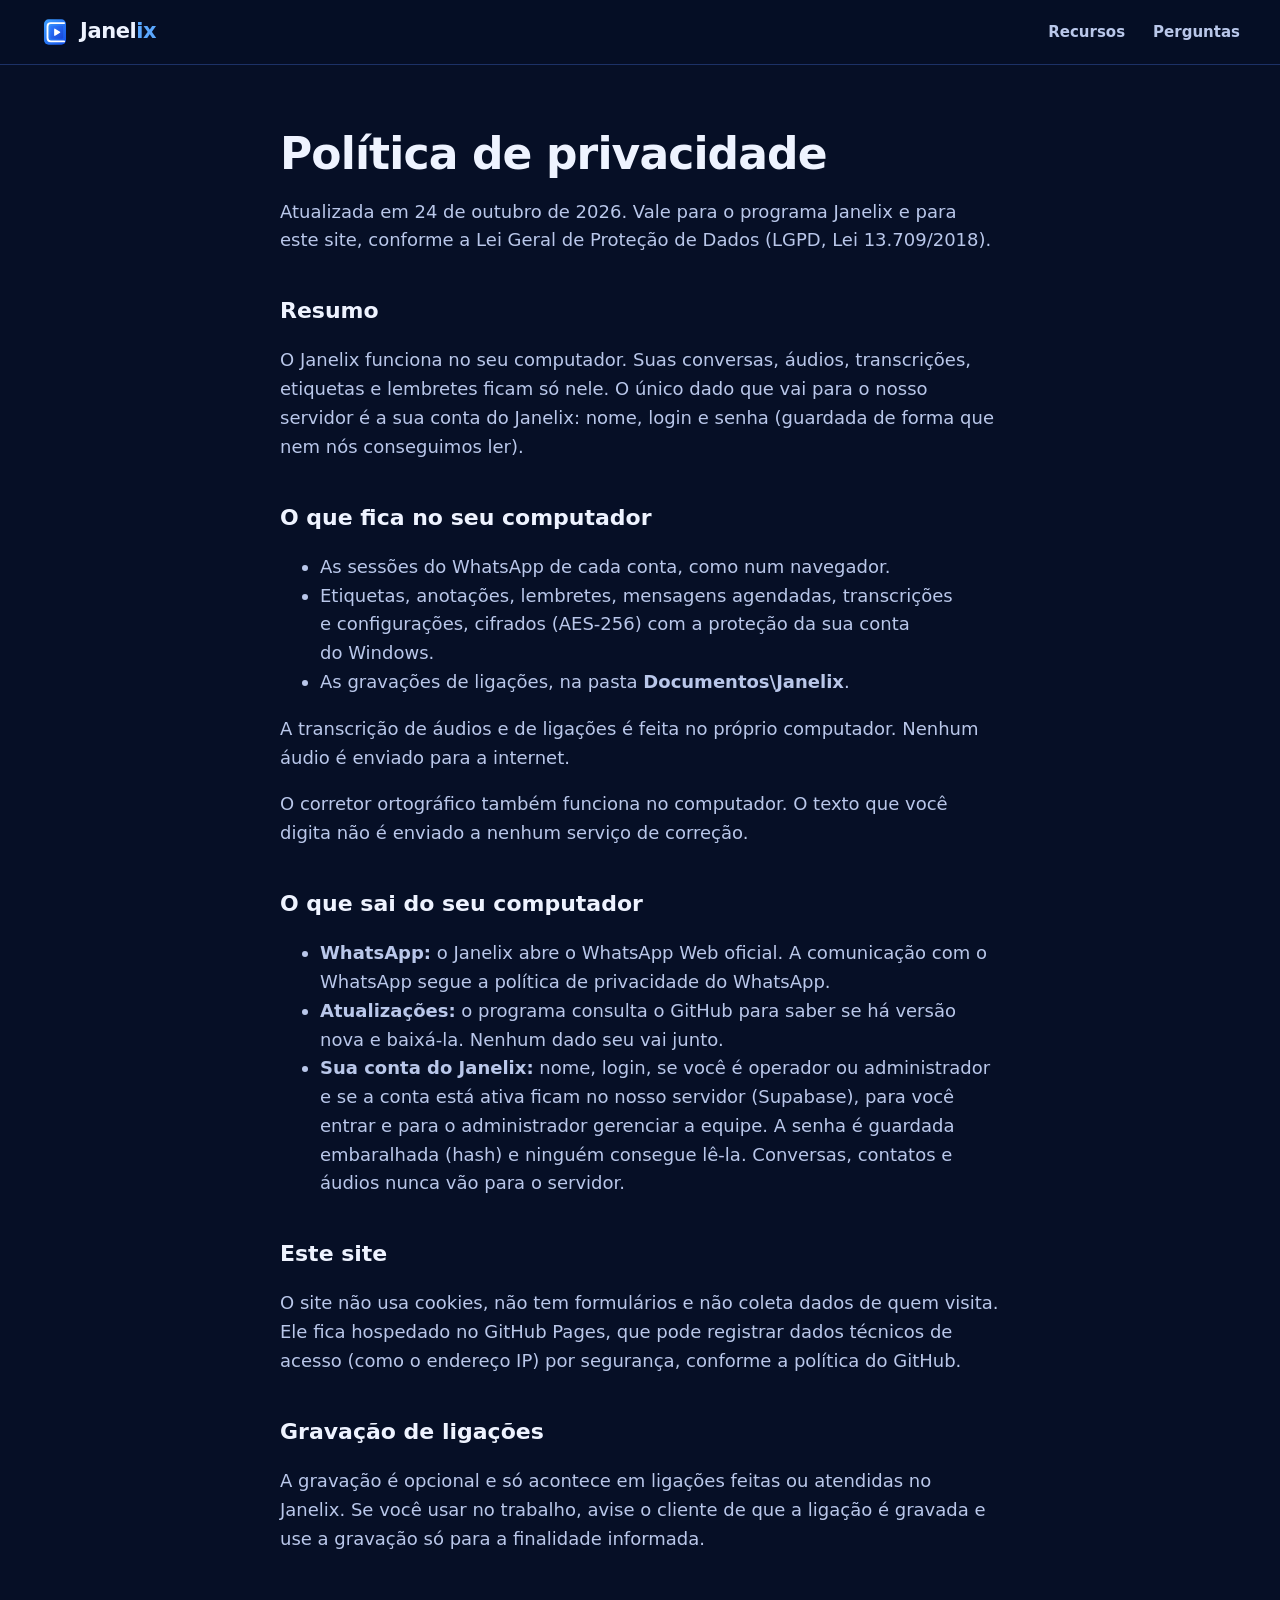
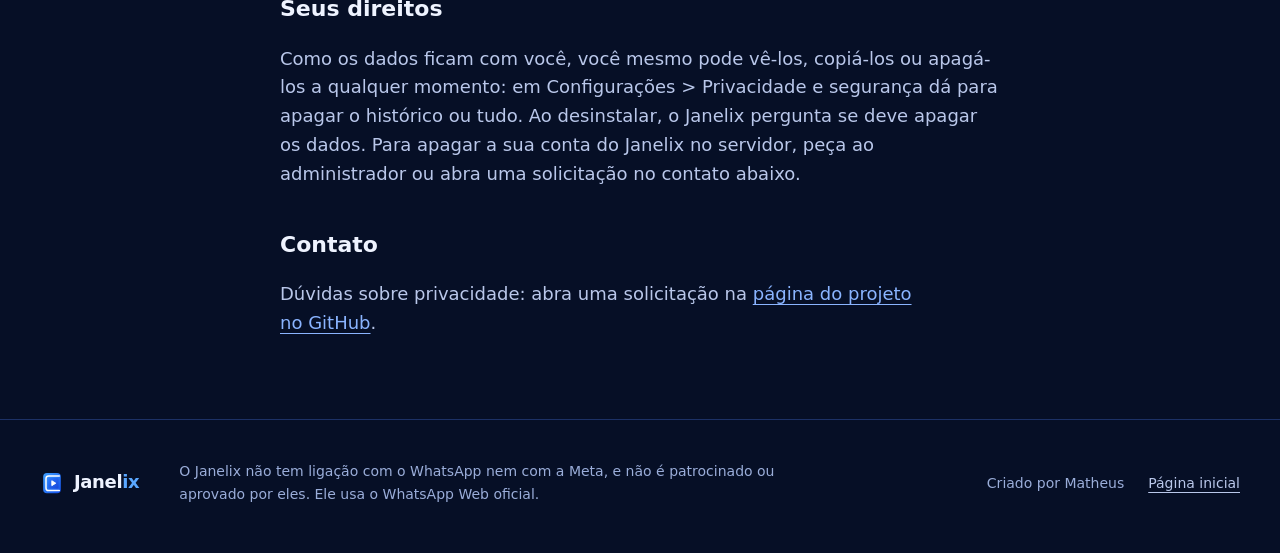
==== commit 6adbafa3: "Versão 2.0.8" ====
--- a/privacidade.html
+++ b/privacidade.html
@@ -24,10 +24,10 @@
     <main class="wrap">
       <article class="texto">
         <h1>Política de privacidade</h1>
-        <p>Atualizada em 22 de outubro de 2026. Vale para o programa Janelix e para este site, conforme a Lei Geral de Proteção de Dados (LGPD, Lei 13.709/2018).</p>
+        <p>Atualizada em 24 de outubro de 2026. Vale para o programa Janelix e para este site, conforme a Lei Geral de Proteção de Dados (LGPD, Lei 13.709/2018).</p>
 
         <h2>Resumo</h2>
-        <p>O Janelix funciona no seu computador. Suas conversas, áudios, transcrições, etiquetas e lembretes ficam só nele. Nós não temos servidor que receba ou leia esses dados.</p>
+        <p>O Janelix funciona no seu computador. Suas conversas, áudios, transcrições, etiquetas e lembretes ficam só nele. O único dado que vai para o nosso servidor é a sua conta do Janelix: nome, login e senha (guardada de forma que nem nós conseguimos ler).</p>
 
         <h2>O que fica no seu computador</h2>
         <ul>
@@ -42,6 +42,7 @@
         <ul>
           <li><strong>WhatsApp:</strong> o Janelix abre o WhatsApp Web oficial. A comunicação com o WhatsApp segue a política de privacidade do WhatsApp.</li>
           <li><strong>Atualizações:</strong> o programa consulta o GitHub para saber se há versão nova e baixá-la. Nenhum dado seu vai junto.</li>
+          <li><strong>Sua conta do Janelix:</strong> nome, login, se você é operador ou administrador e se a conta está ativa ficam no nosso servidor (Supabase), para você entrar e para o administrador gerenciar a equipe. A senha é guardada embaralhada (hash) e ninguém consegue lê-la. Conversas, contatos e áudios nunca vão para o servidor.</li>
         </ul>
 
         <h2>Este site</h2>
@@ -51,7 +52,7 @@
         <p>A gravação é opcional e só acontece em ligações feitas ou atendidas no Janelix. Se você usar no trabalho, avise o cliente de que a ligação é gravada e use a gravação só para a finalidade informada.</p>
 
         <h2>Seus direitos</h2>
-        <p>Como os dados ficam com você, você mesmo pode vê-los, copiá-los ou apagá-los a qualquer momento: em Configurações &gt; Privacidade e segurança dá para apagar o histórico ou tudo. Ao desinstalar, o Janelix pergunta se deve apagar os dados.</p>
+        <p>Como os dados ficam com você, você mesmo pode vê-los, copiá-los ou apagá-los a qualquer momento: em Configurações &gt; Privacidade e segurança dá para apagar o histórico ou tudo. Ao desinstalar, o Janelix pergunta se deve apagar os dados. Para apagar a sua conta do Janelix no servidor, peça ao administrador ou abra uma solicitação no contato abaixo.</p>
 
         <h2>Contato</h2>
         <p>Dúvidas sobre privacidade: abra uma solicitação na <a href="https://github.com/janelix-app/janelix-releases/issues">página do projeto no GitHub</a>.</p>
--- a/estilo.css
+++ b/estilo.css
@@ -1,5 +1,5 @@
 /* Site do Janelix: o azul do app, em azul-noite. A janela é o motivo: o print abre como
- * uma janela ao carregar (o único movimento autoral) e o carrossel mora numa janela. */
+ * uma janela ao carregar (o único movimento autoral); cada print vem com a explicação ao lado. */
 @font-face {
   font-family: 'Nunito';
   src: url('assets/Nunito.ttf') format('truetype');
@@ -133,31 +133,6 @@
 
 .pular:focus {
   top: 12px;
-}
-
-/* ------------------------------------------------------------ faixa de teste no topo */
-.aviso-teste {
-  display: flex;
-  align-items: center;
-  justify-content: center;
-  gap: 8px;
-  margin: 0;
-  padding: 8px 16px;
-  background: var(--brand);
-  color: #fff;
-  font-size: 14px;
-  line-height: 1.4;
-  text-align: center;
-}
-
-.aviso-teste svg {
-  flex: none;
-  width: 16px;
-  height: 16px;
-}
-
-.aviso-teste strong {
-  font-weight: 900;
 }
 
 /* ------------------------------------------------------------ topo */
@@ -293,7 +268,7 @@
 
 /* ------------------------------------------------------------ abertura */
 .hero {
-  padding: clamp(56px, 9vw, 112px) 0 0;
+  padding: clamp(40px, 5vw, 64px) 0 0;
   background:
     radial-gradient(ellipse 60% 70% at 85% 0%, rgba(31, 107, 255, 0.22), transparent 70%),
     var(--bg);
@@ -301,15 +276,20 @@
 
 .hero-grade {
   display: grid;
-  grid-template-columns: minmax(0, 1.25fr) minmax(0, 1fr);
-  gap: 28px clamp(40px, 5vw, 72px);
+  grid-template-columns: minmax(0, 1fr) auto;
+  gap: 32px clamp(40px, 5vw, 72px);
   align-items: end;
 }
 
+.hero-texto {
+  display: grid;
+  gap: 22px;
+}
+
 .hero h1 {
   margin: 0;
-  max-width: 15ch;
-  font-size: clamp(38px, 5.2vw, 76px);
+  max-width: 22ch;
+  font-size: clamp(38px, 4.4vw, 64px);
   font-weight: 900;
   line-height: 1.02;
   letter-spacing: -0.035em;
@@ -320,12 +300,6 @@
   color: var(--brand-ink);
 }
 
-.hero-lado {
-  display: grid;
-  gap: 28px;
-  padding-bottom: 10px;
-}
-
 .lead {
   margin: 0;
   max-width: 54ch;
@@ -359,17 +333,152 @@
   font-weight: 700;
 }
 
+/* ------------------------------------------------------------ demonstração da abertura
+ * Um "vídeo" feito com o print: o menu à esquerda passa sozinho pelas funções e a câmera
+ * aproxima a parte da janela que cada uma explica, com um destaque iluminado em volta.
+ * Sem script, o menu mostra todas as explicações e o print fica parado. */
 .palco {
   max-width: 1200px;
-  margin: clamp(48px, 6vw, 80px) auto 0;
+  margin: clamp(32px, 3.5vw, 48px) auto clamp(48px, 6vw, 80px);
+  display: grid;
+  grid-template-columns: minmax(260px, 320px) minmax(0, 1fr);
+  gap: clamp(20px, 2.5vw, 32px);
+  align-items: center;
+}
+
+.demo-menu {
+  display: grid;
+  gap: 6px;
+  margin: 0;
+  padding: 0;
+  list-style: none;
+}
+
+.demo-menu li {
+  position: relative;
+  border-radius: 14px;
+  transition: background-color 0.3s;
+}
+
+.demo-menu button {
+  display: block;
+  width: 100%;
+  padding: 14px 18px;
+  border: 0;
+  background: none;
+  color: var(--text-2);
+  font: 800 18px/1.3 var(--font);
+  text-align: left;
+  cursor: pointer;
+  transition: color 0.2s;
+}
+
+.demo-menu button:hover {
+  color: var(--text);
+}
+
+.demo-menu p {
+  margin: -6px 0 0;
+  padding: 0 18px 16px;
+  color: var(--text-2);
+  font-size: 15.5px;
+  line-height: 1.5;
+}
+
+.js .demo-menu p {
+  max-height: 0;
+  overflow: hidden;
+  padding-bottom: 0;
+  opacity: 0;
+  transition:
+    max-height 0.5s var(--ease),
+    opacity 0.4s,
+    padding 0.5s var(--ease);
+}
+
+.js .demo-menu li.ativo {
+  background: var(--surface);
+}
+
+.js .demo-menu li.ativo button {
+  color: var(--text);
+}
+
+.js .demo-menu li.ativo p {
+  max-height: 160px;
+  padding-bottom: 18px;
+  opacity: 1;
+}
+
+/* barra de tempo da função que está passando */
+.demo-menu li::after {
+  content: '';
+  position: absolute;
+  left: 18px;
+  right: 18px;
+  bottom: 0;
+  height: 3px;
+  border-radius: 3px;
+  background: var(--brand);
+  transform: scaleX(0);
+  transform-origin: left;
+  opacity: 0;
+}
+
+.js [data-demo].rodando li.ativo::after {
+  opacity: 1;
+  animation: tempo var(--tempo, 6s) linear forwards;
+}
+
+@keyframes tempo {
+  to {
+    transform: scaleX(1);
+  }
+}
+
+.demo-tela {
+  position: relative;
+  overflow: hidden;
+  border-radius: 14px;
+  border: 1px solid var(--line-2);
+  box-shadow: 0 30px 70px -30px rgba(0, 0, 0, 0.8);
+}
+
+.demo-camera {
+  position: relative;
+  transform-origin: var(--cx, 50%) var(--cy, 50%);
+  transform: scale(var(--zoom, 1));
+  transition:
+    transform 1.3s var(--ease),
+    transform-origin 1.3s var(--ease);
 }
 
 .janela-app {
   width: 100%;
-  border-radius: 14px 14px 0 0;
-  border: 1px solid var(--line-2);
-  border-bottom: 0;
-  box-shadow: 0 -12px 50px -18px rgba(0, 0, 0, 0.7);
+}
+
+/* destaque: o resto da janela escurece e a parte explicada fica com uma moldura */
+.demo-foco {
+  position: absolute;
+  left: var(--fx, 0);
+  top: var(--fy, 0);
+  width: var(--fw, 100%);
+  height: var(--fh, 100%);
+  border: 2px solid var(--brand-ink);
+  border-radius: 8px;
+  box-shadow: 0 0 0 200vmax rgba(6, 15, 38, 0.55);
+  opacity: 0;
+  pointer-events: none;
+  transition:
+    left 1.3s var(--ease),
+    top 1.3s var(--ease),
+    width 1.3s var(--ease),
+    height 1.3s var(--ease),
+    opacity 0.5s;
+}
+
+[data-demo].focando .demo-foco {
+  opacity: 1;
 }
 
 /* a janela se abre do centro para os lados ao carregar */
@@ -414,222 +523,110 @@
   text-wrap: pretty;
 }
 
-/* ------------------------------------------------------------ carrossel */
+/* ------------------------------------------------------------ por dentro */
 .por-dentro {
   padding: 120px 40px;
   background: var(--bg-2);
   border-top: 1px solid var(--line);
 }
 
-.janela {
-  overflow: hidden;
+/* cada print com a explicação ao lado, alternando os lados */
+.vitrine {
+  display: grid;
+  gap: clamp(64px, 9vw, 112px);
+  margin: 56px 0 0;
+  padding: 0;
+  list-style: none;
+}
+
+.vitrine > li {
+  display: grid;
+  grid-template-columns: minmax(0, 1.3fr) minmax(0, 1fr);
+  gap: 28px clamp(32px, 5vw, 72px);
+  align-items: center;
+}
+
+.vitrine > li:nth-child(even) .vitrine-print {
+  order: 2;
+}
+
+.vitrine-print {
+  display: grid;
+  place-items: center;
+  margin: 0;
+  padding: clamp(16px, 3vw, 36px);
   border-radius: 14px;
   border: 1px solid var(--line-2);
-  background: var(--stage);
-  box-shadow: 0 30px 70px -24px rgba(0, 0, 0, 0.75);
-}
-
-.janela-barra {
-  display: flex;
-  align-items: center;
-  gap: 10px;
-  min-height: 40px;
-  padding: 8px 4px 8px 14px;
-  background: var(--bg);
-  border-bottom: 1px solid var(--line);
-  font-size: 13px;
-  font-weight: 700;
-  color: var(--text-2);
-}
-
-.janela-titulo {
-  overflow: hidden;
-  white-space: nowrap;
-  text-overflow: ellipsis;
-}
-
-.janela-ctrl {
-  display: flex;
-  margin-left: auto;
-}
-
-.janela-ctrl svg {
-  width: 44px;
-  height: 16px;
-  padding: 0 14px;
-  stroke-width: 1.2;
-  color: var(--text-3);
-}
-
-.trilho {
-  display: flex;
-  overflow-x: auto;
-  scroll-snap-type: x mandatory;
-  overscroll-behavior-x: contain;
-  scrollbar-width: none;
-  outline-offset: -4px;
-}
-
-.trilho::-webkit-scrollbar {
-  display: none;
-}
-
-.js .trilho {
-  cursor: grab;
-}
-
-.trilho.arrastando {
-  cursor: grabbing;
-  scroll-snap-type: none;
-  user-select: none;
-}
-
-.slide {
-  flex: 0 0 100%;
-  scroll-snap-align: start;
-  scroll-snap-stop: always;
-  display: grid;
-  grid-template-rows: 1fr auto;
-}
-
-.tela {
-  --pad: clamp(16px, 3vw, 40px);
-  position: relative;
-  aspect-ratio: 16 / 9;
   background:
     radial-gradient(ellipse 70% 60% at 50% 45%, rgba(31, 107, 255, 0.12), transparent 75%),
     var(--stage);
-  overflow: hidden;
-}
-
-/* o print fica no centro, sem passar do tamanho real */
-.tela img {
-  position: absolute;
-  top: 50%;
-  left: 50%;
+  box-shadow: 0 30px 70px -24px rgba(0, 0, 0, 0.75);
+}
+
+.vitrine-print img {
   width: auto;
+  max-width: 100%;
   height: auto;
-  max-width: calc(100% - 2 * var(--pad));
-  max-height: calc(100% - 2 * var(--pad));
-  transform: translate(-50%, -50%);
+  max-height: 520px;
   border-radius: 10px;
   box-shadow: 0 18px 40px -16px rgba(0, 0, 0, 0.8);
 }
 
-.slide figcaption {
-  padding: 20px clamp(18px, 3vw, 32px) 22px;
-  border-top: 1px solid var(--line);
-  background: var(--bg);
-  color: var(--text-2);
+.vitrine-texto h3 {
+  margin: 0 0 14px;
+  font-size: clamp(24px, 2.6vw, 30px);
+  line-height: 1.2;
+  color: var(--text);
+}
+
+.vitrine-texto p {
+  margin: 0 0 16px;
+  font-size: 18px;
+  line-height: 1.6;
+  color: var(--text-2);
+}
+
+.vitrine-texto ul {
+  display: grid;
+  gap: 10px;
+  margin: 0;
+  padding: 0;
+  list-style: none;
+}
+
+.vitrine-texto ul li {
+  position: relative;
+  padding-left: 26px;
   font-size: 17px;
-  line-height: 1.5;
-}
-
-.slide figcaption strong {
-  display: block;
-  margin-bottom: 2px;
-  color: var(--text);
-  font-size: 20px;
-  font-weight: 900;
-  letter-spacing: -0.01em;
-}
-
-.controles {
-  display: none;
-  align-items: center;
-  justify-content: center;
-  gap: 10px;
-  margin-top: 20px;
-}
-
-.js .controles {
-  display: flex;
-}
-
-.ctrl {
-  display: grid;
-  place-items: center;
-  width: 46px;
-  height: 46px;
-  padding: 0;
-  border-radius: 12px;
-  border: 1px solid var(--line-2);
-  background: var(--surface);
-  color: var(--text);
-  cursor: pointer;
-  transition:
-    background-color 0.2s,
-    border-color 0.2s;
-}
-
-.ctrl svg {
-  width: 22px;
-  height: 22px;
-}
-
-.ctrl:hover {
-  background: var(--line);
-  border-color: var(--brand-ink);
-}
-
-.ctrl-pausa {
-  margin-left: 6px;
-}
-
-.ctrl-pausa .i-play,
-.ctrl-pausa[aria-pressed='true'] .i-pausa {
-  display: none;
-}
-
-.ctrl-pausa[aria-pressed='true'] .i-play {
-  display: block;
-}
-
-.ctrl-pausa .i-play {
-  fill: currentColor;
-  stroke-width: 1.5;
-}
-
-.pontos {
-  display: flex;
-  align-items: center;
-  gap: 2px;
-  padding: 0 6px;
-}
-
-.ponto {
-  position: relative;
-  width: 24px;
-  height: 44px;
-  padding: 0;
-  border: 0;
-  background: none;
-  cursor: pointer;
-}
-
-.ponto::before {
+  line-height: 1.55;
+  color: var(--text-2);
+}
+
+.vitrine-texto ul li::before {
   content: '';
   position: absolute;
-  top: 50%;
-  left: 50%;
+  left: 4px;
+  top: 0.62em;
   width: 8px;
   height: 8px;
-  border-radius: 99px;
-  background: var(--line-2);
-  transform: translate(-50%, -50%);
-  transition:
-    width 0.35s var(--ease),
-    background-color 0.2s;
-}
-
-.ponto:hover::before {
-  background: var(--text-3);
-}
-
-.ponto[aria-current='true']::before {
-  width: 22px;
-  background: var(--brand-ink);
-}
+  border-radius: 50%;
+  background: var(--brand);
+}
+
+.vitrine-texto a {
+  color: var(--brand-ink);
+}
+
+@media (max-width: 960px) {
+  .vitrine > li {
+    grid-template-columns: minmax(0, 1fr);
+  }
+
+  .vitrine > li:nth-child(even) .vitrine-print {
+    order: 0;
+  }
+}
+
 
 /* ------------------------------------------------------------ recursos */
 .recursos {
@@ -916,6 +913,63 @@
 }
 
 .novidades li::marker {
+  color: var(--brand-ink);
+}
+
+/* ------------------------------------------------------------ para sistemas */
+.sistemas {
+  padding: 120px 40px;
+  background: var(--bg-2);
+  border-top: 1px solid var(--line);
+}
+
+.dev {
+  padding: clamp(20px, 3vw, 32px);
+  border-radius: 14px;
+  border: 1px solid var(--line-2);
+  background: var(--bg);
+}
+
+.dev h3 {
+  margin: 0 0 10px;
+  font-size: 22px;
+  color: var(--text);
+}
+
+.dev p,
+.dev li {
+  font-size: 17px;
+  line-height: 1.55;
+  color: var(--text-2);
+}
+
+.dev p {
+  margin: 0 0 12px;
+}
+
+.dev pre {
+  margin: 0 0 18px;
+  padding: 14px 16px;
+  overflow-x: auto;
+  border-radius: 10px;
+  background: var(--stage);
+}
+
+.dev pre code {
+  padding: 0;
+  background: none;
+  white-space: pre-wrap;
+  word-break: break-all;
+}
+
+.dev ul {
+  display: grid;
+  gap: 10px;
+  margin: 0;
+  padding-left: 20px;
+}
+
+.dev a {
   color: var(--brand-ink);
 }
 
@@ -1147,32 +1201,13 @@
     width: 100%;
   }
 
-  /* no celular o print do app aparece maior, mostrando contas e conversa */
+  /* no celular o menu vai para baixo da janela */
   .palco {
-    overflow: hidden;
-    border-radius: 14px 14px 0 0;
-  }
-
-  .janela-app {
-    width: 190%;
-    max-width: none;
-  }
-
-  .tela {
-    aspect-ratio: 1 / 1;
-  }
-
-  .janela-ctrl svg {
-    width: 34px;
-    padding: 0 9px;
-  }
-
-  .slide figcaption {
-    font-size: 16px;
-  }
-
-  .slide figcaption strong {
-    font-size: 18px;
+    grid-template-columns: minmax(0, 1fr);
+  }
+
+  .demo-menu {
+    order: 2;
   }
 
   .passos li {
@@ -1185,20 +1220,6 @@
 
   .novidades {
     padding: 22px 20px;
-  }
-}
-
-@media (max-width: 400px) {
-  .ctrl-pausa {
-    margin-left: 0;
-  }
-
-  .pontos {
-    padding: 0;
-  }
-
-  .ponto {
-    width: 20px;
   }
 }
 
@@ -1212,6 +1233,11 @@
     animation: none;
   }
 
+  .demo-camera,
+  .demo-foco,
+  .js .demo-menu p {
+    transition-duration: 0.01s;
+  }
   .btn,
   .btn svg,
   .ponto::before,
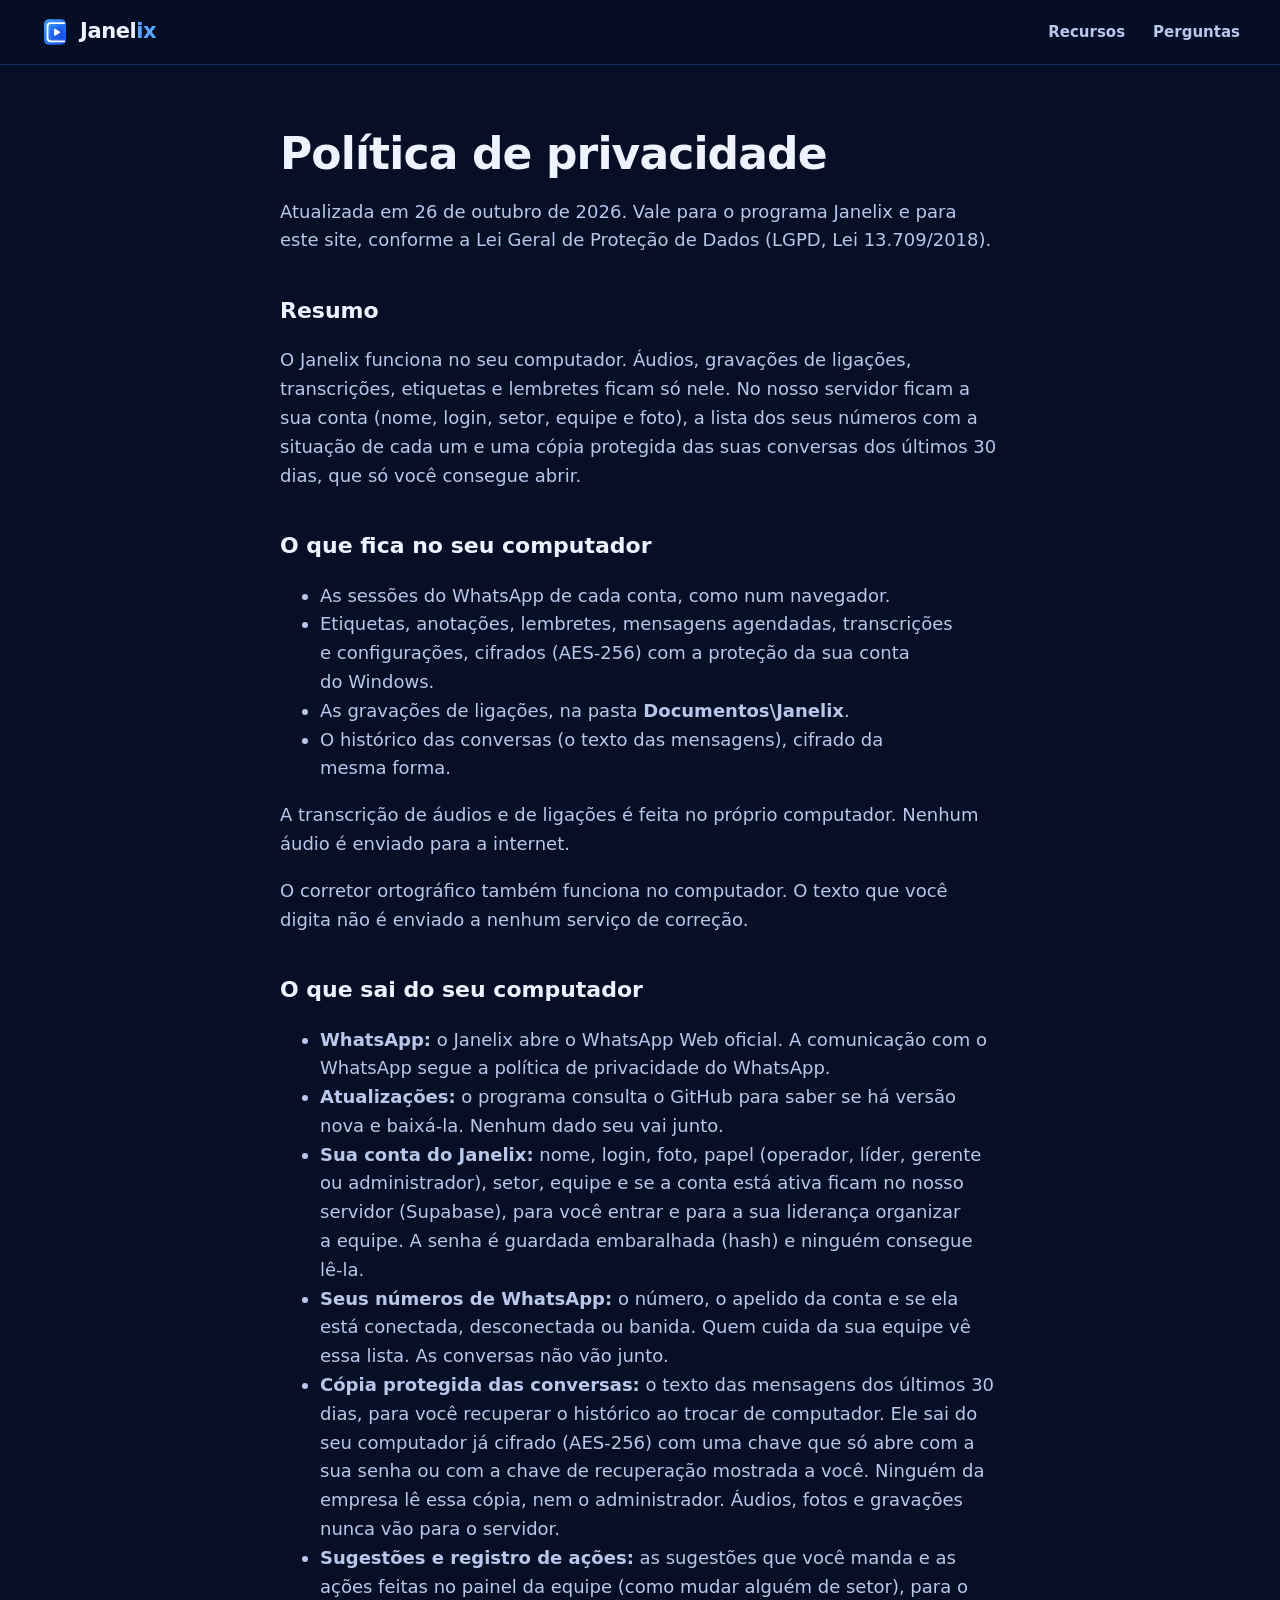
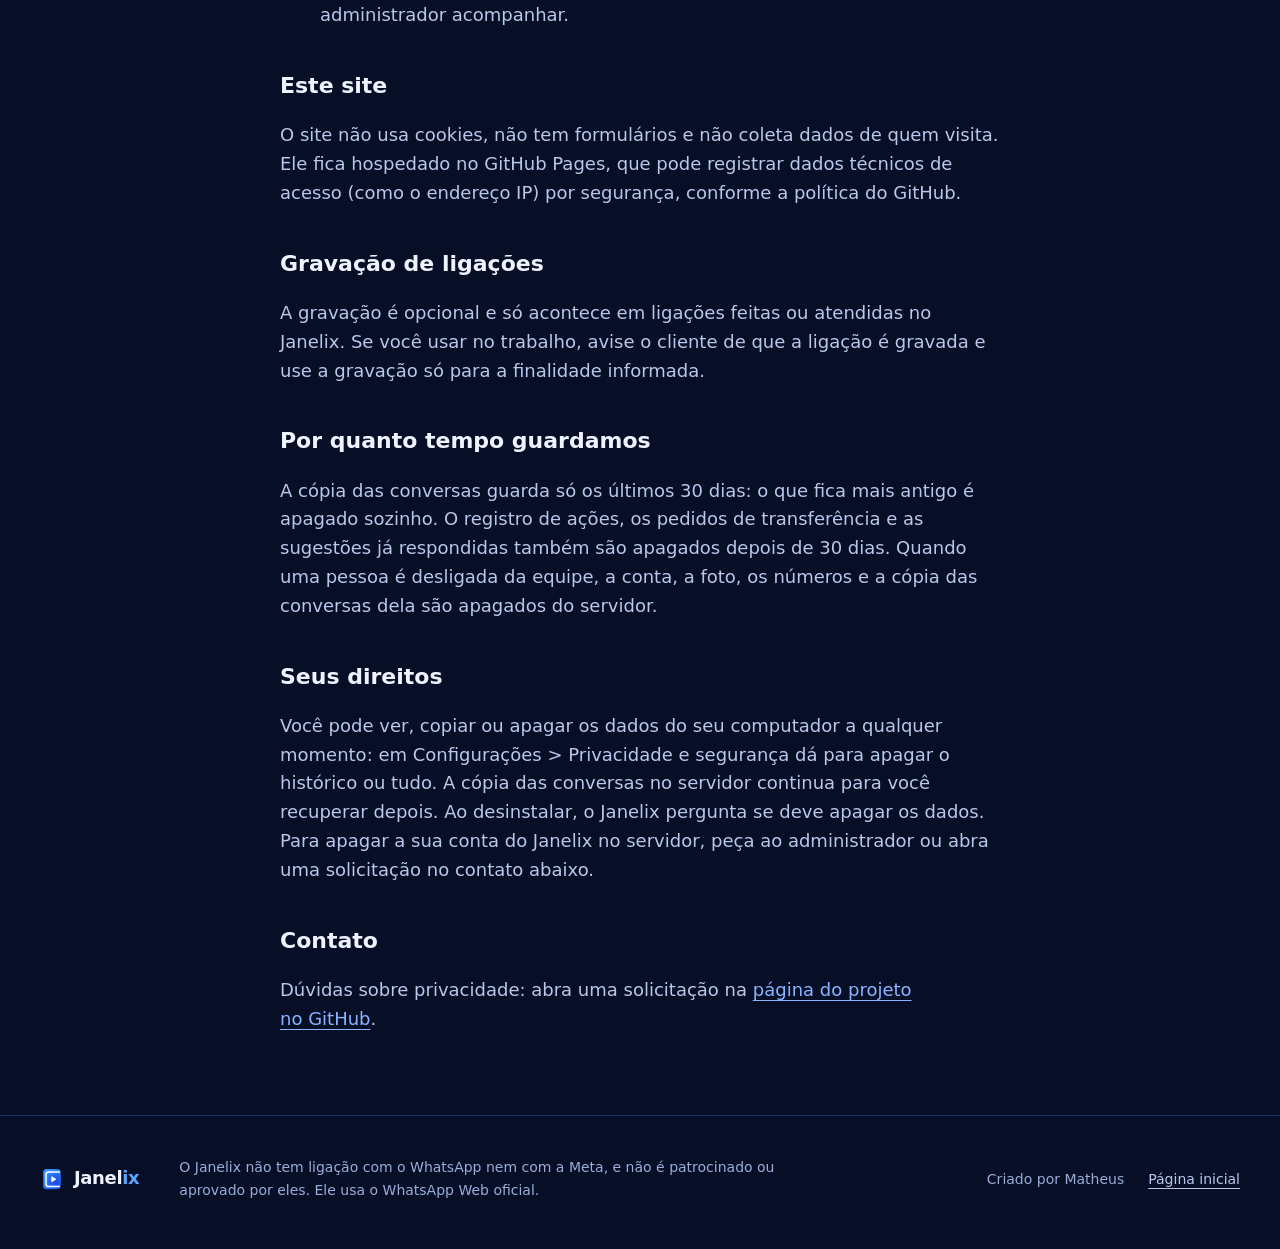
==== commit db648311: "Versão 2.0.17" ====
--- a/privacidade.html
+++ b/privacidade.html
@@ -24,16 +24,17 @@
     <main class="wrap">
       <article class="texto">
         <h1>Política de privacidade</h1>
-        <p>Atualizada em 24 de outubro de 2026. Vale para o programa Janelix e para este site, conforme a Lei Geral de Proteção de Dados (LGPD, Lei 13.709/2018).</p>
+        <p>Atualizada em 26 de outubro de 2026. Vale para o programa Janelix e para este site, conforme a Lei Geral de Proteção de Dados (LGPD, Lei 13.709/2018).</p>
 
         <h2>Resumo</h2>
-        <p>O Janelix funciona no seu computador. Suas conversas, áudios, transcrições, etiquetas e lembretes ficam só nele. O único dado que vai para o nosso servidor é a sua conta do Janelix: nome, login e senha (guardada de forma que nem nós conseguimos ler).</p>
+        <p>O Janelix funciona no seu computador. Áudios, gravações de ligações, transcrições, etiquetas e lembretes ficam só nele. No nosso servidor ficam a sua conta (nome, login, setor, equipe e foto), a lista dos seus números com a situação de cada um e uma cópia protegida das suas conversas dos últimos 30 dias, que só você consegue abrir.</p>
 
         <h2>O que fica no seu computador</h2>
         <ul>
           <li>As sessões do WhatsApp de cada conta, como num navegador.</li>
           <li>Etiquetas, anotações, lembretes, mensagens agendadas, transcrições e configurações, cifrados (AES-256) com a proteção da sua conta do Windows.</li>
           <li>As gravações de ligações, na pasta <strong>Documentos\Janelix</strong>.</li>
+          <li>O histórico das conversas (o texto das mensagens), cifrado da mesma forma.</li>
         </ul>
         <p>A transcrição de áudios e de ligações é feita no próprio computador. Nenhum áudio é enviado para a internet.</p>
         <p>O corretor ortográfico também funciona no computador. O texto que você digita não é enviado a nenhum serviço de correção.</p>
@@ -42,7 +43,10 @@
         <ul>
           <li><strong>WhatsApp:</strong> o Janelix abre o WhatsApp Web oficial. A comunicação com o WhatsApp segue a política de privacidade do WhatsApp.</li>
           <li><strong>Atualizações:</strong> o programa consulta o GitHub para saber se há versão nova e baixá-la. Nenhum dado seu vai junto.</li>
-          <li><strong>Sua conta do Janelix:</strong> nome, login, se você é operador ou administrador e se a conta está ativa ficam no nosso servidor (Supabase), para você entrar e para o administrador gerenciar a equipe. A senha é guardada embaralhada (hash) e ninguém consegue lê-la. Conversas, contatos e áudios nunca vão para o servidor.</li>
+          <li><strong>Sua conta do Janelix:</strong> nome, login, foto, papel (operador, líder, gerente ou administrador), setor, equipe e se a conta está ativa ficam no nosso servidor (Supabase), para você entrar e para a sua liderança organizar a equipe. A senha é guardada embaralhada (hash) e ninguém consegue lê-la.</li>
+          <li><strong>Seus números de WhatsApp:</strong> o número, o apelido da conta e se ela está conectada, desconectada ou banida. Quem cuida da sua equipe vê essa lista. As conversas não vão junto.</li>
+          <li><strong>Cópia protegida das conversas:</strong> o texto das mensagens dos últimos 30 dias, para você recuperar o histórico ao trocar de computador. Ele sai do seu computador já cifrado (AES-256) com uma chave que só abre com a sua senha ou com a chave de recuperação mostrada a você. Ninguém da empresa lê essa cópia, nem o administrador. Áudios, fotos e gravações nunca vão para o servidor.</li>
+          <li><strong>Sugestões e registro de ações:</strong> as sugestões que você manda e as ações feitas no painel da equipe (como mudar alguém de setor), para o administrador acompanhar.</li>
         </ul>
 
         <h2>Este site</h2>
@@ -51,8 +55,11 @@
         <h2>Gravação de ligações</h2>
         <p>A gravação é opcional e só acontece em ligações feitas ou atendidas no Janelix. Se você usar no trabalho, avise o cliente de que a ligação é gravada e use a gravação só para a finalidade informada.</p>
 
+        <h2>Por quanto tempo guardamos</h2>
+        <p>A cópia das conversas guarda só os últimos 30 dias: o que fica mais antigo é apagado sozinho. O registro de ações, os pedidos de transferência e as sugestões já respondidas também são apagados depois de 30 dias. Quando uma pessoa é desligada da equipe, a conta, a foto, os números e a cópia das conversas dela são apagados do servidor.</p>
+
         <h2>Seus direitos</h2>
-        <p>Como os dados ficam com você, você mesmo pode vê-los, copiá-los ou apagá-los a qualquer momento: em Configurações &gt; Privacidade e segurança dá para apagar o histórico ou tudo. Ao desinstalar, o Janelix pergunta se deve apagar os dados. Para apagar a sua conta do Janelix no servidor, peça ao administrador ou abra uma solicitação no contato abaixo.</p>
+        <p>Você pode ver, copiar ou apagar os dados do seu computador a qualquer momento: em Configurações &gt; Privacidade e segurança dá para apagar o histórico ou tudo. A cópia das conversas no servidor continua para você recuperar depois. Ao desinstalar, o Janelix pergunta se deve apagar os dados. Para apagar a sua conta do Janelix no servidor, peça ao administrador ou abra uma solicitação no contato abaixo.</p>
 
         <h2>Contato</h2>
         <p>Dúvidas sobre privacidade: abra uma solicitação na <a href="https://github.com/janelix-app/janelix-releases/issues">página do projeto no GitHub</a>.</p>
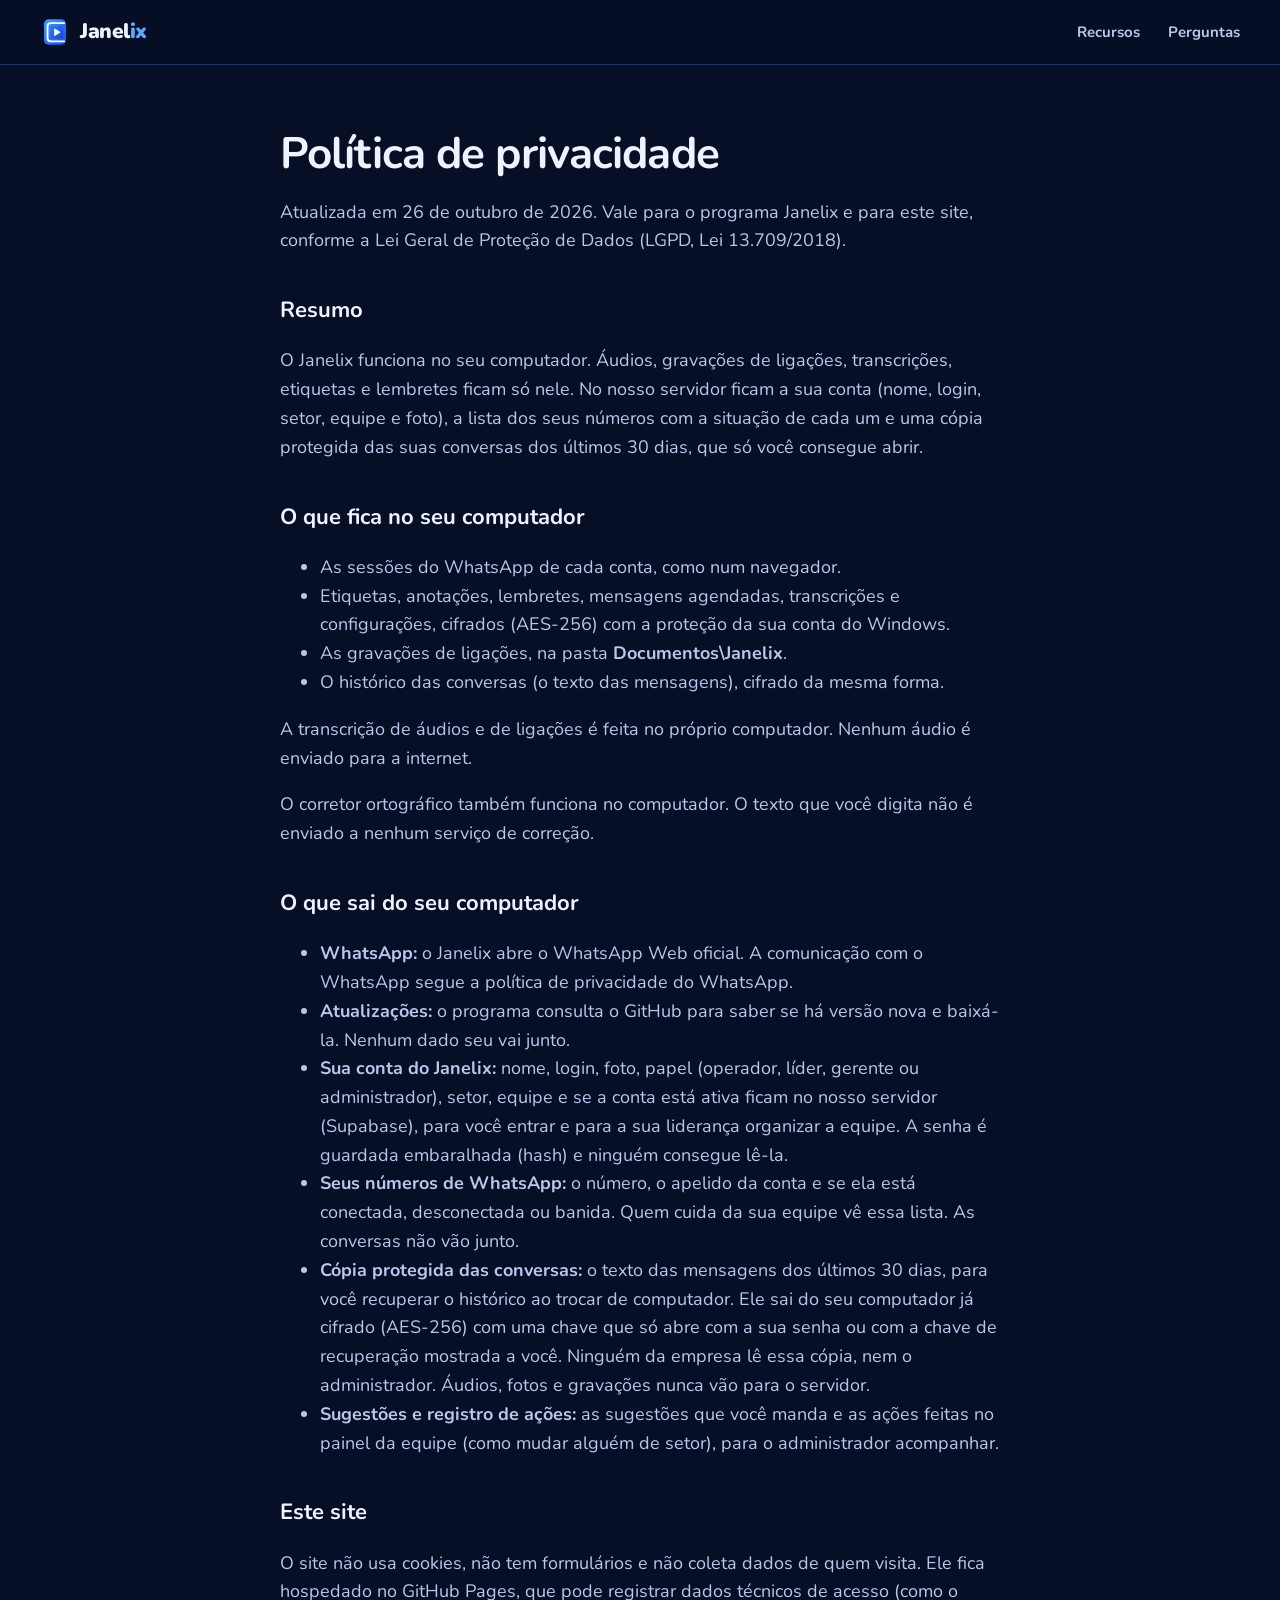
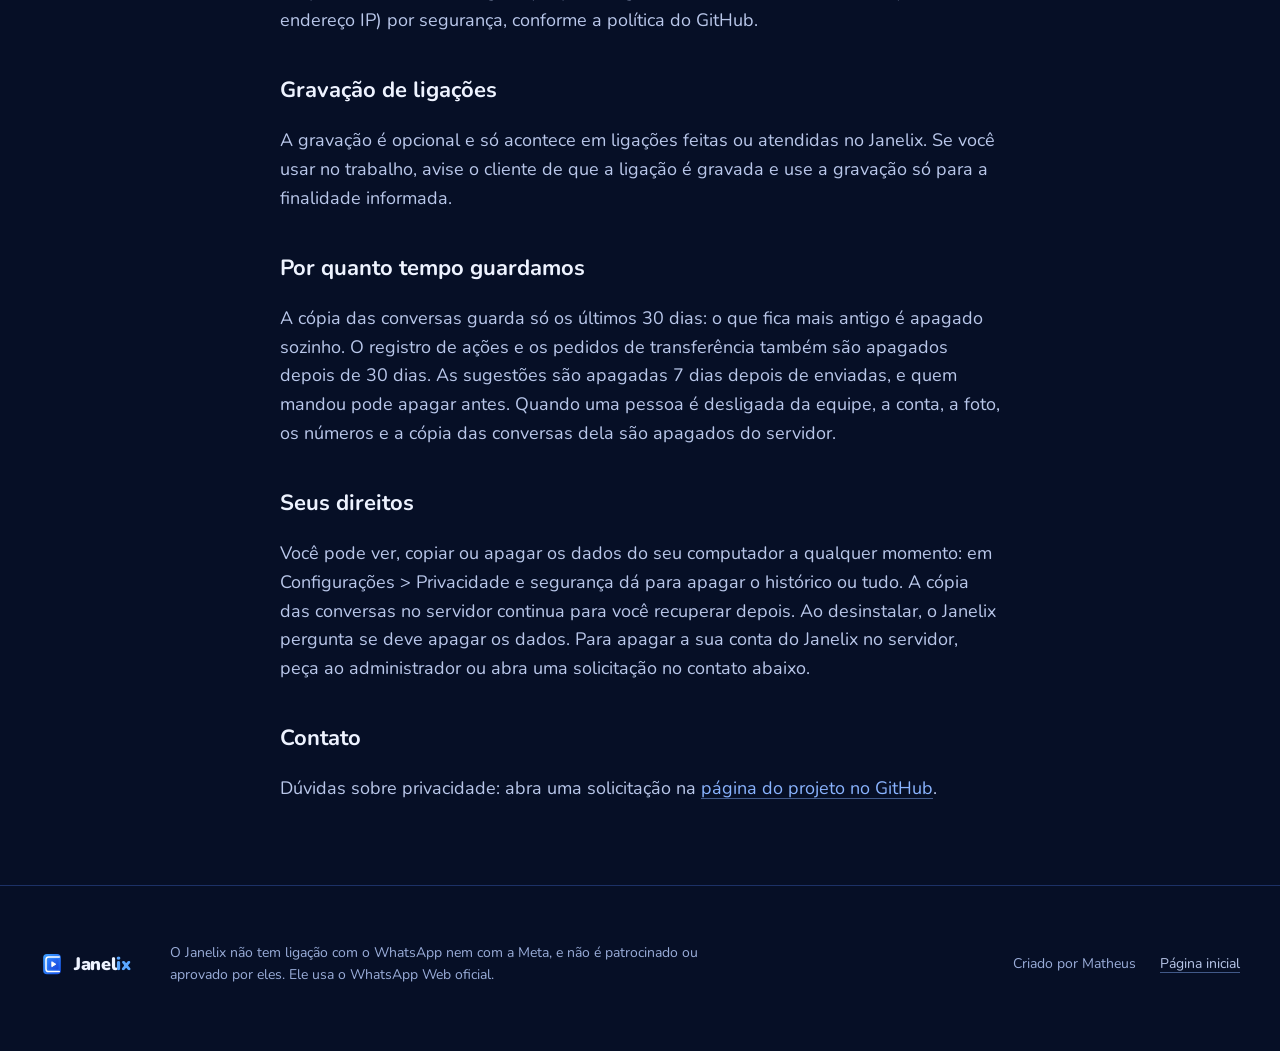
==== commit 46124056: "Versão 2.0.31" ====
--- a/privacidade.html
+++ b/privacidade.html
@@ -56,7 +56,7 @@
         <p>A gravação é opcional e só acontece em ligações feitas ou atendidas no Janelix. Se você usar no trabalho, avise o cliente de que a ligação é gravada e use a gravação só para a finalidade informada.</p>
 
         <h2>Por quanto tempo guardamos</h2>
-        <p>A cópia das conversas guarda só os últimos 30 dias: o que fica mais antigo é apagado sozinho. O registro de ações, os pedidos de transferência e as sugestões já respondidas também são apagados depois de 30 dias. Quando uma pessoa é desligada da equipe, a conta, a foto, os números e a cópia das conversas dela são apagados do servidor.</p>
+        <p>A cópia das conversas guarda só os últimos 30 dias: o que fica mais antigo é apagado sozinho. O registro de ações e os pedidos de transferência também são apagados depois de 30 dias. As sugestões são apagadas 7 dias depois de enviadas, e quem mandou pode apagar antes. Quando uma pessoa é desligada da equipe, a conta, a foto, os números e a cópia das conversas dela são apagados do servidor.</p>
 
         <h2>Seus direitos</h2>
         <p>Você pode ver, copiar ou apagar os dados do seu computador a qualquer momento: em Configurações &gt; Privacidade e segurança dá para apagar o histórico ou tudo. A cópia das conversas no servidor continua para você recuperar depois. Ao desinstalar, o Janelix pergunta se deve apagar os dados. Para apagar a sua conta do Janelix no servidor, peça ao administrador ou abra uma solicitação no contato abaixo.</p>
--- a/estilo.css
+++ b/estilo.css
@@ -2,7 +2,7 @@
  * uma janela ao carregar (o único movimento autoral); cada print vem com a explicação ao lado. */
 @font-face {
   font-family: 'Nunito';
-  src: url('assets/Nunito.ttf') format('truetype');
+  src: url('assets/Nunito.woff2') format('woff2');
   font-weight: 200 1000;
   font-display: swap;
 }
@@ -54,17 +54,21 @@
 a {
   color: var(--brand-ink);
   text-decoration-thickness: 1px;
+  text-decoration-color: rgba(138, 180, 255, 0.45);
   text-underline-offset: 4px;
+  transition:
+    color 150ms ease,
+    text-decoration-color 150ms ease;
 }
 
 a:hover {
   color: var(--text);
+  text-decoration-color: currentColor;
 }
 
 :focus-visible {
   outline: 3px solid var(--brand-ink);
   outline-offset: 3px;
-  border-radius: 6px;
 }
 
 img {
@@ -214,9 +218,9 @@
   text-decoration: none;
   border: 1px solid transparent;
   transition:
-    transform 0.3s var(--ease),
-    box-shadow 0.3s var(--ease),
-    background-color 0.2s;
+    transform 150ms var(--ease),
+    box-shadow 200ms var(--ease),
+    background-color 150ms ease;
 }
 
 .btn svg {
@@ -234,22 +238,23 @@
     0 12px 28px -8px rgba(0, 0, 0, 0.6);
 }
 
-.btn-principal:hover {
-  background: var(--brand-hover);
-  color: #fff;
-  transform: translateY(-2px);
-  box-shadow:
-    0 1px 0 rgba(255, 255, 255, 0.22) inset,
-    0 18px 36px -10px rgba(0, 0, 0, 0.7);
-}
-
-.btn-principal:hover svg {
-  transform: translateY(2px);
+@media (hover: hover) {
+  .btn-principal:hover {
+    background: var(--brand-hover);
+    color: #fff;
+    transform: translateY(-2px);
+    box-shadow:
+      0 1px 0 rgba(255, 255, 255, 0.22) inset,
+      0 18px 36px -10px rgba(0, 0, 0, 0.7);
+  }
+
+  .btn-principal:hover svg {
+    transform: translateY(2px);
+  }
 }
 
 .btn:active {
-  transform: translateY(0) scale(0.98);
-  transition-duration: 0.08s;
+  transform: scale(0.96);
 }
 
 .btn-mini {
@@ -276,9 +281,8 @@
 
 .hero-grade {
   display: grid;
-  grid-template-columns: minmax(0, 1fr) auto;
-  gap: 32px clamp(40px, 5vw, 72px);
-  align-items: end;
+  grid-template-columns: minmax(0, 1fr);
+  gap: 24px;
 }
 
 .hero-texto {
@@ -291,8 +295,8 @@
   max-width: 22ch;
   font-size: clamp(38px, 4.4vw, 64px);
   font-weight: 900;
-  line-height: 1.02;
-  letter-spacing: -0.035em;
+  line-height: 1.06;
+  letter-spacing: -0.025em;
   text-wrap: balance;
 }
 
@@ -310,9 +314,10 @@
 }
 
 .baixar-bloco {
-  display: grid;
-  justify-items: start;
-  gap: 10px;
+  display: flex;
+  flex-wrap: wrap;
+  align-items: center;
+  gap: 8px 20px;
 }
 
 .versao,
@@ -333,10 +338,10 @@
   font-weight: 700;
 }
 
-/* ------------------------------------------------------------ demonstração da abertura
- * Um "vídeo" feito com o print: o menu à esquerda passa sozinho pelas funções e a câmera
- * aproxima a parte da janela que cada uma explica, com um destaque iluminado em volta.
- * Sem script, o menu mostra todas as explicações e o print fica parado. */
+/* ------------------------------------------------------------ janela viva
+ * Um Janelix de mentira, feito com HTML: o menu à esquerda passa pelas cenas (uma por função)
+ * e a janela mostra cada uma acontecendo. A janela tem 920 × 580 px e encolhe por inteiro
+ * (--s, calculado no script) para caber na coluna. Sem script, fica parada na tela inicial. */
 .palco {
   max-width: 1200px;
   margin: clamp(32px, 3.5vw, 48px) auto clamp(48px, 6vw, 80px);
@@ -346,9 +351,14 @@
   align-items: center;
 }
 
+.demo-lado {
+  display: grid;
+  gap: 12px;
+}
+
 .demo-menu {
   display: grid;
-  gap: 6px;
+  gap: 4px;
   margin: 0;
   padding: 0;
   list-style: none;
@@ -357,20 +367,21 @@
 .demo-menu li {
   position: relative;
   border-radius: 14px;
-  transition: background-color 0.3s;
+  transition: background-color 300ms ease;
 }
 
 .demo-menu button {
   display: block;
   width: 100%;
-  padding: 14px 18px;
+  padding: 12px 18px;
   border: 0;
+  border-radius: 14px;
   background: none;
   color: var(--text-2);
   font: 800 18px/1.3 var(--font);
   text-align: left;
   cursor: pointer;
-  transition: color 0.2s;
+  transition: color 200ms ease;
 }
 
 .demo-menu button:hover {
@@ -378,123 +389,624 @@
 }
 
 .demo-menu p {
-  margin: -6px 0 0;
+  margin: -4px 0 0;
   padding: 0 18px 16px;
   color: var(--text-2);
-  font-size: 15.5px;
+  font-size: 16px;
   line-height: 1.5;
 }
 
-.js .demo-menu p {
+.vivo-pronto .demo-menu p {
   max-height: 0;
   overflow: hidden;
   padding-bottom: 0;
   opacity: 0;
   transition:
-    max-height 0.5s var(--ease),
-    opacity 0.4s,
-    padding 0.5s var(--ease);
-}
-
-.js .demo-menu li.ativo {
+    max-height 500ms var(--ease),
+    opacity 400ms ease,
+    padding 500ms var(--ease);
+}
+
+.vivo-pronto .demo-menu li.ativo {
   background: var(--surface);
-}
-
-.js .demo-menu li.ativo button {
+  box-shadow: inset 0 1px 0 rgba(255, 255, 255, 0.05);
+}
+
+.vivo-pronto .demo-menu li.ativo button {
   color: var(--text);
 }
 
-.js .demo-menu li.ativo p {
+.vivo-pronto .demo-menu li.ativo p {
   max-height: 160px;
-  padding-bottom: 18px;
+  padding-bottom: 16px;
   opacity: 1;
 }
 
-/* barra de tempo da função que está passando */
-.demo-menu li::after {
+/* a função que está passando ganha um traço azul à esquerda */
+.demo-menu li::before {
   content: '';
   position: absolute;
-  left: 18px;
-  right: 18px;
-  bottom: 0;
-  height: 3px;
+  left: 0;
+  top: 16px;
+  bottom: 16px;
+  width: 3px;
   border-radius: 3px;
   background: var(--brand);
+  transform: scaleY(0);
+  transition: transform 400ms var(--ease);
+}
+
+.vivo-pronto .demo-menu li.ativo::before {
+  transform: scaleY(1);
+}
+
+.demo-pausa {
+  justify-self: start;
+  display: inline-flex;
+  align-items: center;
+  gap: 8px;
+  margin-left: 12px;
+  padding: 6px 12px;
+  border: 1px solid var(--line-2);
+  border-radius: 999px;
+  background: transparent;
+  color: var(--text-3);
+  font: 700 14px/20px var(--font);
+  cursor: pointer;
+  transition:
+    color 150ms ease,
+    border-color 150ms ease;
+}
+
+.demo-pausa[hidden] {
+  display: none;
+}
+
+.demo-pausa:hover {
+  color: var(--text);
+  border-color: var(--brand-ink);
+}
+
+.demo-pausa svg {
+  width: 14px;
+  height: 14px;
+  fill: currentColor;
+  stroke: currentColor;
+  stroke-width: 3;
+  stroke-linecap: round;
+  stroke-linejoin: round;
+}
+
+/* moldura: a janela flutua com brilho azul por trás */
+.vivo {
+  position: relative;
+  aspect-ratio: 920 / 580;
+  border-radius: 14px;
+  overflow: hidden;
+  background: #0b141a;
+  box-shadow:
+    inset 0 1px 0 rgba(255, 255, 255, 0.06),
+    0 0 0 1px rgba(138, 180, 255, 0.14),
+    0 40px 90px -30px rgba(0, 0, 0, 0.9),
+    0 0 120px -20px rgba(31, 107, 255, 0.35);
+}
+
+.app {
+  --wa: #0b141a;
+  --wa-2: #111b21;
+  --wa-3: #202c33;
+  --wa-out: #005c4b;
+  --wa-txt: #e9edef;
+  --wa-sub: #8696a0;
+  position: absolute;
+  left: 0;
+  top: 0;
+  width: 920px;
+  height: 580px;
+  display: grid;
+  grid-template-rows: 48px minmax(0, 1fr);
+  transform: scale(var(--s, 1));
+  transform-origin: 0 0;
+  font: 400 14px/1.4 var(--font);
+  color: var(--wa-txt);
+  background: var(--wa);
+  user-select: none;
+}
+
+/* barra de cima do Janelix */
+.app-topo {
+  display: flex;
+  align-items: center;
+  gap: 10px;
+  padding: 0 16px;
+  background: #0a1734;
+  border-bottom: 1px solid #1c3166;
+}
+
+.app-nome {
+  display: grid;
+  gap: 3px;
+  font: 900 15px/1 var(--font);
+  color: #fff;
+}
+
+.app-nome b {
+  color: var(--brand-ink);
+}
+
+.app-nome small {
+  font: 600 9.5px/1 var(--font);
+  color: var(--wa-sub);
+}
+
+.app-frase {
+  margin-left: 18px;
+  font-size: 12.5px;
+  color: #b9c7ea;
+  white-space: nowrap;
+}
+
+.app-frase strong {
+  color: #fff;
+}
+
+.app-rec {
+  margin-left: auto;
+  display: inline-flex;
+  align-items: center;
+  gap: 8px;
+  padding: 6px 12px;
+  border-radius: 999px;
+  background: #b4233c;
+  color: #fff;
+  font: 700 12.5px/1 var(--font);
+  opacity: 0;
+  transform: translateY(-6px) scale(0.96);
+  transition:
+    opacity 300ms ease,
+    transform 400ms var(--ease);
+}
+
+.app-rec.ligado {
+  opacity: 1;
+  transform: none;
+}
+
+.app-rec i {
+  width: 8px;
+  height: 8px;
+  border-radius: 50%;
+  background: #fff;
+  animation: pisca 1.2s ease-in-out infinite;
+}
+
+.app-rec b {
+  font-variant-numeric: tabular-nums;
+}
+
+.app-rec-quem {
+  font-weight: 600;
+  opacity: 0.85;
+}
+
+@keyframes pisca {
+  50% {
+    opacity: 0.25;
+  }
+}
+
+.app-corpo {
+  display: grid;
+  grid-template-columns: 60px 260px minmax(0, 1fr);
+  min-height: 0;
+}
+
+/* contas (as bolinhas da esquerda) */
+.app-trilho {
+  display: flex;
+  flex-direction: column;
+  align-items: center;
+  gap: 12px;
+  padding-top: 14px;
+  background: #0a1734;
+  border-right: 1px solid #1c3166;
+}
+
+.conta {
+  position: relative;
+  display: grid;
+  place-items: center;
+  width: 40px;
+  height: 40px;
+  border-radius: 50%;
+  background: var(--c);
+  color: #fff;
+  font: 800 13px/1 var(--font);
+  opacity: 0.55;
+  transition:
+    opacity 300ms ease,
+    box-shadow 300ms ease;
+}
+
+.conta.ativa {
+  opacity: 1;
+  box-shadow:
+    0 0 0 2px #0a1734,
+    0 0 0 4px var(--c);
+}
+
+.conta-n {
+  position: absolute;
+  top: -4px;
+  right: -6px;
+  min-width: 18px;
+  height: 18px;
+  padding: 0 5px;
+  border-radius: 9px;
+  background: #25d366;
+  color: #062b17;
+  font: 800 11px/18px var(--font);
+  text-align: center;
+  animation: entra-pop 400ms var(--ease);
+}
+
+.conta-add {
+  display: grid;
+  place-items: center;
+  width: 40px;
+  height: 40px;
+  border-radius: 50%;
+  border: 1px dashed #2b4687;
+  color: #9aadd9;
+  font: 600 20px/1 var(--font);
+}
+
+/* lista de conversas */
+.app-lista {
+  display: grid;
+  grid-template-rows: auto minmax(0, 1fr);
+  background: var(--wa-2);
+  border-right: 1px solid #222d34;
+  min-height: 0;
+}
+
+.app-busca {
+  margin: 10px 12px;
+  padding: 8px 12px;
+  border-radius: 8px;
+  background: var(--wa-3);
+  color: var(--wa-sub);
+  font-size: 12.5px;
+}
+
+.app-lista ul {
+  margin: 0;
+  padding: 0;
+  list-style: none;
+  overflow: hidden;
+}
+
+.app-lista li {
+  display: grid;
+  grid-template-columns: 40px minmax(0, 1fr) auto;
+  gap: 10px;
+  align-items: center;
+  padding: 10px 12px;
+  border-bottom: 1px solid #1d282f;
+  transition: background-color 300ms ease;
+}
+
+.app-lista li.aberta {
+  background: #2a3942;
+}
+
+.av {
+  display: grid;
+  place-items: center;
+  width: 40px;
+  height: 40px;
+  border-radius: 50%;
+  background: var(--c, #6b7c85);
+  color: #fff;
+  font: 800 13px/1 var(--font);
+}
+
+.lista-meio {
+  display: grid;
+  gap: 3px;
+  min-width: 0;
+}
+
+.lista-linha {
+  display: flex;
+  align-items: center;
+  gap: 6px;
+  min-width: 0;
+}
+
+.lista-linha strong {
+  font-size: 14px;
+  white-space: nowrap;
+  overflow: hidden;
+  text-overflow: ellipsis;
+}
+
+.lista-meio small {
+  color: var(--wa-sub);
+  font-size: 12.5px;
+  white-space: nowrap;
+  overflow: hidden;
+  text-overflow: ellipsis;
+}
+
+.lista-h {
+  align-self: start;
+  color: var(--wa-sub);
+  font-size: 11px;
+}
+
+.etq {
+  flex: none;
+  padding: 1px 7px;
+  border-radius: 999px;
+  border: 1px solid color-mix(in srgb, var(--c) 70%, transparent);
+  background: color-mix(in srgb, var(--c) 22%, transparent);
+  color: #fff;
+  font: 700 10.5px/16px var(--font);
+  white-space: nowrap;
+  animation: entra-pop 450ms var(--ease);
+}
+
+/* conversa aberta */
+.app-chat {
+  display: grid;
+  grid-template-rows: 56px minmax(0, 1fr) 56px;
+  min-height: 0;
+  background:
+    radial-gradient(circle at 20% 20%, rgba(255, 255, 255, 0.02) 0 1px, transparent 2px) 0 0 / 22px 22px,
+    var(--wa);
+}
+
+.chat-topo {
+  display: flex;
+  align-items: center;
+  gap: 12px;
+  padding: 0 16px;
+  background: var(--wa-3);
+}
+
+.chat-topo span:last-child {
+  display: grid;
+}
+
+.chat-topo small {
+  color: var(--wa-sub);
+  font-size: 12px;
+}
+
+.chat-msgs {
+  display: flex;
+  flex-direction: column;
+  justify-content: flex-end;
+  gap: 6px;
+  padding: 16px 32px;
+  overflow: hidden;
+}
+
+.msg {
+  max-width: 68%;
+  margin: 0;
+  padding: 7px 10px;
+  border-radius: 8px;
+  font-size: 14px;
+  line-height: 1.4;
+  animation: entra-msg 400ms var(--ease);
+}
+
+.msg.in {
+  align-self: flex-start;
+  background: var(--wa-3);
+  border-top-left-radius: 0;
+}
+
+.msg.out {
+  align-self: flex-end;
+  background: var(--wa-out);
+  border-top-right-radius: 0;
+}
+
+.msg.sistema {
+  align-self: center;
+  padding: 5px 12px;
+  background: #182229;
+  color: var(--wa-sub);
+  font-size: 12.5px;
+}
+
+/* mensagem de voz que vira texto */
+.msg.audio {
+  display: grid;
+  gap: 6px;
+  width: 340px;
+}
+
+.audio-linha {
+  display: flex;
+  align-items: center;
+  gap: 10px;
+}
+
+.audio-play {
+  width: 0;
+  height: 0;
+  border-left: 11px solid var(--wa-sub);
+  border-top: 7px solid transparent;
+  border-bottom: 7px solid transparent;
+}
+
+.audio-barra {
+  position: relative;
+  flex: 1;
+  height: 4px;
+  border-radius: 2px;
+  background: #3b4a54;
+  overflow: hidden;
+}
+
+.audio-barra::after {
+  content: '';
+  position: absolute;
+  inset: 0;
+  background: #53bdeb;
   transform: scaleX(0);
   transform-origin: left;
+}
+
+.tocando .audio-barra::after {
+  transform: scaleX(1);
+  transition: transform 2000ms linear;
+}
+
+.audio-linha small {
+  color: var(--wa-sub);
+  font-size: 11px;
+}
+
+.audio-txt {
+  padding-top: 6px;
+  border-top: 1px solid #2f3b43;
+  color: var(--wa-txt);
+  font-size: 13.5px;
+}
+
+/* campo de mensagem */
+.chat-campo {
+  display: flex;
+  align-items: center;
+  padding: 0 16px;
+  background: var(--wa-2);
+}
+
+.chat-campo span {
+  flex: 1;
+  padding: 9px 14px;
+  border-radius: 8px;
+  background: var(--wa-3);
+  color: var(--wa-sub);
+  font-size: 13.5px;
+  white-space: nowrap;
+  overflow: hidden;
+  text-overflow: ellipsis;
+}
+
+.chat-campo.cheio span {
+  color: var(--wa-txt);
+}
+
+/* o que a cena está mostrando ganha um brilho azul por um instante */
+.app .alvo {
+  animation: realce 1.6s var(--ease);
+}
+
+@keyframes realce {
+  0% {
+    box-shadow: 0 0 0 0 rgba(83, 189, 235, 0);
+  }
+  25% {
+    box-shadow: 0 0 0 3px rgba(83, 189, 235, 0.7);
+  }
+  100% {
+    box-shadow: 0 0 0 10px rgba(83, 189, 235, 0);
+  }
+}
+
+@keyframes entra-pop {
+  from {
+    opacity: 0;
+    transform: scale(0.6);
+  }
+}
+
+@keyframes entra-msg {
+  from {
+    opacity: 0;
+    transform: translateY(8px) scale(0.98);
+  }
+}
+
+/* aviso do Windows, no canto de baixo */
+.aviso {
+  position: absolute;
+  right: 18px;
+  bottom: 18px;
+  width: 340px;
+  display: grid;
+  gap: 4px;
+  padding: 14px 16px 16px;
+  border-radius: 10px;
+  background: #2b2b2b;
+  border: 1px solid #3d3d3d;
+  box-shadow: 0 24px 50px -10px rgba(0, 0, 0, 0.7);
+  color: #fff;
+  font-family: 'Segoe UI', var(--font);
   opacity: 0;
-}
-
-.js [data-demo].rodando li.ativo::after {
-  opacity: 1;
-  animation: tempo var(--tempo, 6s) linear forwards;
-}
-
-@keyframes tempo {
-  to {
-    transform: scaleX(1);
-  }
-}
-
-.demo-tela {
-  position: relative;
-  overflow: hidden;
-  border-radius: 14px;
-  border: 1px solid var(--line-2);
-  box-shadow: 0 30px 70px -30px rgba(0, 0, 0, 0.8);
-}
-
-.demo-camera {
-  position: relative;
-  transform-origin: var(--cx, 50%) var(--cy, 50%);
-  transform: scale(var(--zoom, 1));
-  transition:
-    transform 1.3s var(--ease),
-    transform-origin 1.3s var(--ease);
-}
-
-.janela-app {
-  width: 100%;
-}
-
-/* destaque: o resto da janela escurece e a parte explicada fica com uma moldura */
-.demo-foco {
-  position: absolute;
-  left: var(--fx, 0);
-  top: var(--fy, 0);
-  width: var(--fw, 100%);
-  height: var(--fh, 100%);
-  border: 2px solid var(--brand-ink);
-  border-radius: 8px;
-  box-shadow: 0 0 0 200vmax rgba(6, 15, 38, 0.55);
-  opacity: 0;
+  transform: translateX(40px);
   pointer-events: none;
   transition:
-    left 1.3s var(--ease),
-    top 1.3s var(--ease),
-    width 1.3s var(--ease),
-    height 1.3s var(--ease),
-    opacity 0.5s;
-}
-
-[data-demo].focando .demo-foco {
+    opacity 300ms ease,
+    transform 450ms var(--ease);
+}
+
+.aviso.aberto {
   opacity: 1;
-}
-
-/* a janela se abre do centro para os lados ao carregar */
-@keyframes abre-janela {
-  from {
-    clip-path: inset(0 50% 0 50% round 14px 14px 0 0);
-    opacity: 0.3;
-  }
-  to {
-    clip-path: inset(0 0 0 0 round 14px 14px 0 0);
-    opacity: 1;
-  }
-}
-
-.js .janela-app {
-  animation: abre-janela 1.3s var(--ease) 0.15s both;
+  transform: none;
+}
+
+.aviso.saindo {
+  opacity: 0;
+  transform: translateX(40px);
+}
+
+.aviso-cab {
+  display: flex;
+  align-items: center;
+  gap: 6px;
+  margin-bottom: 4px;
+  color: #c8c8c8;
+  font-size: 11.5px;
+}
+
+.aviso strong {
+  font-size: 14px;
+}
+
+.aviso p {
+  margin: 0;
+  color: #e6e6e6;
+  font-size: 13px;
+}
+
+.aviso small {
+  color: #a8a8a8;
+  font-size: 11.5px;
+}
+
+@media (max-width: 720px) {
+  .palco {
+    grid-template-columns: minmax(0, 1fr);
+  }
+
+  .demo-lado {
+    order: 2;
+  }
+}
+
+@media (prefers-reduced-motion: reduce) {
+  .app *,
+  .app .alvo {
+    animation: none !important;
+    transition: none !important;
+  }
 }
 
 /* ------------------------------------------------------------ cabeças de seção */
@@ -508,10 +1020,10 @@
 .final h2,
 .perguntas h2 {
   margin: 0 0 14px;
-  font-size: clamp(32px, 4.4vw, 56px);
+  font-size: clamp(30px, 3.4vw, 46px);
   font-weight: 900;
-  line-height: 1.06;
-  letter-spacing: -0.03em;
+  line-height: 1.1;
+  letter-spacing: -0.02em;
   text-wrap: balance;
 }
 
@@ -527,7 +1039,6 @@
 .por-dentro {
   padding: 120px 40px;
   background: var(--bg-2);
-  border-top: 1px solid var(--line);
 }
 
 /* cada print com a explicação ao lado, alternando os lados */
@@ -554,16 +1065,20 @@
   display: grid;
   place-items: center;
   margin: 0;
-  padding: clamp(16px, 3vw, 36px);
+  padding: clamp(12px, 2vw, 24px);
   border-radius: 14px;
-  border: 1px solid var(--line-2);
   background:
     radial-gradient(ellipse 70% 60% at 50% 45%, rgba(31, 107, 255, 0.12), transparent 75%),
     var(--stage);
-  box-shadow: 0 30px 70px -24px rgba(0, 0, 0, 0.75);
+  box-shadow:
+    inset 0 1px 0 rgba(255, 255, 255, 0.06),
+    0 0 0 1px rgba(138, 180, 255, 0.1),
+    0 30px 60px -30px rgba(0, 0, 0, 0.9);
 }
 
 .vitrine-print img {
+  outline: 1px solid rgba(255, 255, 255, 0.1);
+  outline-offset: -1px;
   width: auto;
   max-width: 100%;
   height: auto;
@@ -861,7 +1376,7 @@
 
 /* ------------------------------------------------------------ final */
 .final {
-  padding: 120px 40px;
+  padding: clamp(120px, 12vw, 168px) 40px;
   background:
     radial-gradient(ellipse 50% 70% at 10% 100%, rgba(31, 107, 255, 0.2), transparent 70%),
     var(--bg);
@@ -869,9 +1384,9 @@
 
 .final-grade {
   display: grid;
-  grid-template-columns: minmax(0, 1fr) minmax(0, 1fr);
+  grid-template-columns: minmax(0, 1.4fr) minmax(0, 1fr);
   gap: 48px clamp(40px, 6vw, 96px);
-  align-items: start;
+  align-items: center;
 }
 
 .final-lead {
@@ -930,10 +1445,15 @@
   background: var(--bg);
 }
 
-.dev h3 {
-  margin: 0 0 10px;
-  font-size: 22px;
+.dev summary {
   color: var(--text);
+  font-size: 20px;
+  font-weight: 800;
+  cursor: pointer;
+}
+
+.dev[open] summary {
+  margin-bottom: 12px;
 }
 
 .dev p,
@@ -1038,7 +1558,8 @@
 
 /* ------------------------------------------------------------ rodapé */
 footer {
-  padding: 40px 0 48px;
+  padding: 56px 0 64px;
+  background: var(--bg);
   border-top: 1px solid var(--line);
   color: var(--text-3);
   font-size: 14px;
@@ -1120,6 +1641,242 @@
   max-width: none;
 }
 
+/* ------------------------------------------------------------ acabamento */
+h1,
+h2,
+h3 {
+  text-wrap: balance;
+}
+
+p,
+li {
+  text-wrap: pretty;
+}
+
+/* garantias logo abaixo do título */
+.garantias {
+  display: flex;
+  flex-wrap: wrap;
+  gap: 8px 12px;
+  margin: 24px 0 0;
+  padding: 0;
+  list-style: none;
+}
+
+.garantias li {
+  display: inline-flex;
+  align-items: center;
+  gap: 8px;
+  padding: 4px 12px 4px 8px;
+  border: 1px solid var(--line-2);
+  border-radius: 999px;
+  background: rgba(15, 31, 71, 0.6);
+  font-size: 14px;
+  line-height: 20px;
+  font-weight: 600;
+  color: var(--text-2);
+}
+
+.garantias svg {
+  width: 16px;
+  height: 16px;
+  flex: none;
+  fill: none;
+  stroke: #4ade80;
+  stroke-width: 2.5;
+  stroke-linecap: round;
+  stroke-linejoin: round;
+}
+
+/* prints da vitrine reagem ao mouse */
+.vitrine-print,
+.cartao-print {
+  transition:
+    transform 500ms var(--ease),
+    border-color 300ms ease,
+    box-shadow 500ms var(--ease);
+}
+
+@media (hover: hover) {
+  .vitrine > li:hover .vitrine-print,
+  .cartao:hover .cartao-print {
+    transform: translateY(-4px);
+    box-shadow:
+      inset 0 1px 0 rgba(255, 255, 255, 0.08),
+      0 0 0 1px rgba(138, 180, 255, 0.22),
+      0 40px 80px -28px rgba(0, 0, 0, 0.9);
+  }
+}
+
+/* "E mais": as outras funções em cartões */
+.mosaico-titulo {
+  margin: clamp(72px, 8vw, 104px) 0 24px;
+  color: var(--brand-ink);
+  font-size: 15px;
+  font-weight: 800;
+  line-height: 1.3;
+  letter-spacing: 0.08em;
+  text-transform: uppercase;
+}
+
+.mosaico {
+  display: grid;
+  grid-template-columns: repeat(auto-fill, minmax(min(100%, 340px), 1fr));
+  gap: 24px;
+  margin: 0;
+  padding: 0;
+  list-style: none;
+}
+
+.cartao {
+  display: flex;
+  flex-direction: column;
+  border: 1px solid var(--line);
+  border-radius: 14px;
+  box-shadow:
+    inset 0 1px 0 rgba(255, 255, 255, 0.06),
+    0 20px 40px -24px rgba(0, 0, 0, 0.8);
+  background: var(--surface);
+  overflow: hidden;
+}
+
+.cartao-print {
+  display: grid;
+  place-items: center;
+  height: 240px;
+  margin: 0;
+  padding: 24px;
+  overflow: hidden;
+  border-bottom: 1px solid var(--line);
+  background:
+    radial-gradient(ellipse 70% 60% at 50% 45%, rgba(31, 107, 255, 0.14), transparent 75%),
+    var(--stage);
+}
+
+.cartao-print img {
+  max-width: 100%;
+  max-height: 192px;
+  object-fit: contain;
+  width: auto;
+  height: auto;
+  border-radius: 8px;
+  box-shadow: 0 14px 32px -14px rgba(0, 0, 0, 0.8);
+}
+
+.cartao-texto {
+  padding: 24px;
+}
+
+.cartao-texto h3 {
+  margin: 0 0 8px;
+  font-size: 20px;
+  line-height: 28px;
+}
+
+.cartao-texto p {
+  margin: 0 0 12px;
+  font-size: 16px;
+  line-height: 24px;
+  color: var(--text-2);
+}
+
+.cartao-texto ul {
+  display: grid;
+  gap: 8px;
+  margin: 0;
+  padding: 0;
+  list-style: none;
+}
+
+.cartao-texto ul li {
+  position: relative;
+  padding-left: 20px;
+  font-size: 14px;
+  line-height: 20px;
+  color: var(--text-3);
+}
+
+.cartao-texto ul li::before {
+  content: '';
+  position: absolute;
+  left: 2px;
+  top: 7px;
+  width: 6px;
+  height: 6px;
+  border-radius: 50%;
+  background: var(--brand);
+}
+
+/* frase de impacto: cada palavra acende ao rolar */
+.frase {
+  padding: clamp(72px, 9vw, 120px) 40px;
+  background: var(--bg);
+}
+
+.frase-texto {
+  max-width: 900px;
+  margin: 0 auto;
+  font-size: clamp(30px, 4.4vw, 48px);
+  line-height: 1.2;
+  font-weight: 800;
+  letter-spacing: -0.01em;
+  text-wrap: balance;
+}
+
+.frase-texto .p {
+  color: rgba(238, 243, 255, 0.45);
+  transition: color 600ms var(--ease);
+}
+
+.frase-texto .p.acesa {
+  color: var(--text);
+}
+
+.frase-texto .p.marca-p.acesa {
+  color: var(--brand-ink);
+}
+
+@media (max-width: 720px) {
+  .frase {
+    padding: 80px 16px;
+  }
+
+  .cartao-print {
+    height: 200px;
+  }
+
+  .cartao-print img {
+    max-height: 152px;
+  }
+}
+
+@media (prefers-reduced-motion: reduce) {
+  .vitrine-print,
+  .cartao-print,
+  .frase-texto .p {
+    transition-duration: 0.01s;
+  }
+
+  .vitrine > li:hover .vitrine-print,
+  .cartao:hover .cartao-print {
+    transform: none;
+  }
+}
+
+/* entrada ao rolar: a classe só existe com script e sem o pedido de menos movimento */
+.revela {
+  opacity: 0;
+  transform: translateY(20px);
+  transition:
+    opacity 600ms var(--ease) var(--atraso, 0ms),
+    transform 600ms var(--ease) var(--atraso, 0ms);
+}
+
+.revela.visto {
+  opacity: 1;
+  transform: none;
+}
+
 /* ------------------------------------------------------------ telas menores */
 @media (max-width: 960px) {
   :root {
@@ -1183,6 +1940,10 @@
     padding: 72px 16px;
   }
 
+  .final-grade {
+    grid-template-columns: minmax(0, 1fr);
+  }
+
   .faixa {
     padding: 56px 16px;
   }
@@ -1201,15 +1962,6 @@
     width: 100%;
   }
 
-  /* no celular o menu vai para baixo da janela */
-  .palco {
-    grid-template-columns: minmax(0, 1fr);
-  }
-
-  .demo-menu {
-    order: 2;
-  }
-
   .passos li {
     padding-left: 56px;
   }
@@ -1229,13 +1981,7 @@
     scroll-behavior: auto;
   }
 
-  .js .janela-app {
-    animation: none;
-  }
-
-  .demo-camera,
-  .demo-foco,
-  .js .demo-menu p {
+  .vivo-pronto .demo-menu p {
     transition-duration: 0.01s;
   }
   .btn,
